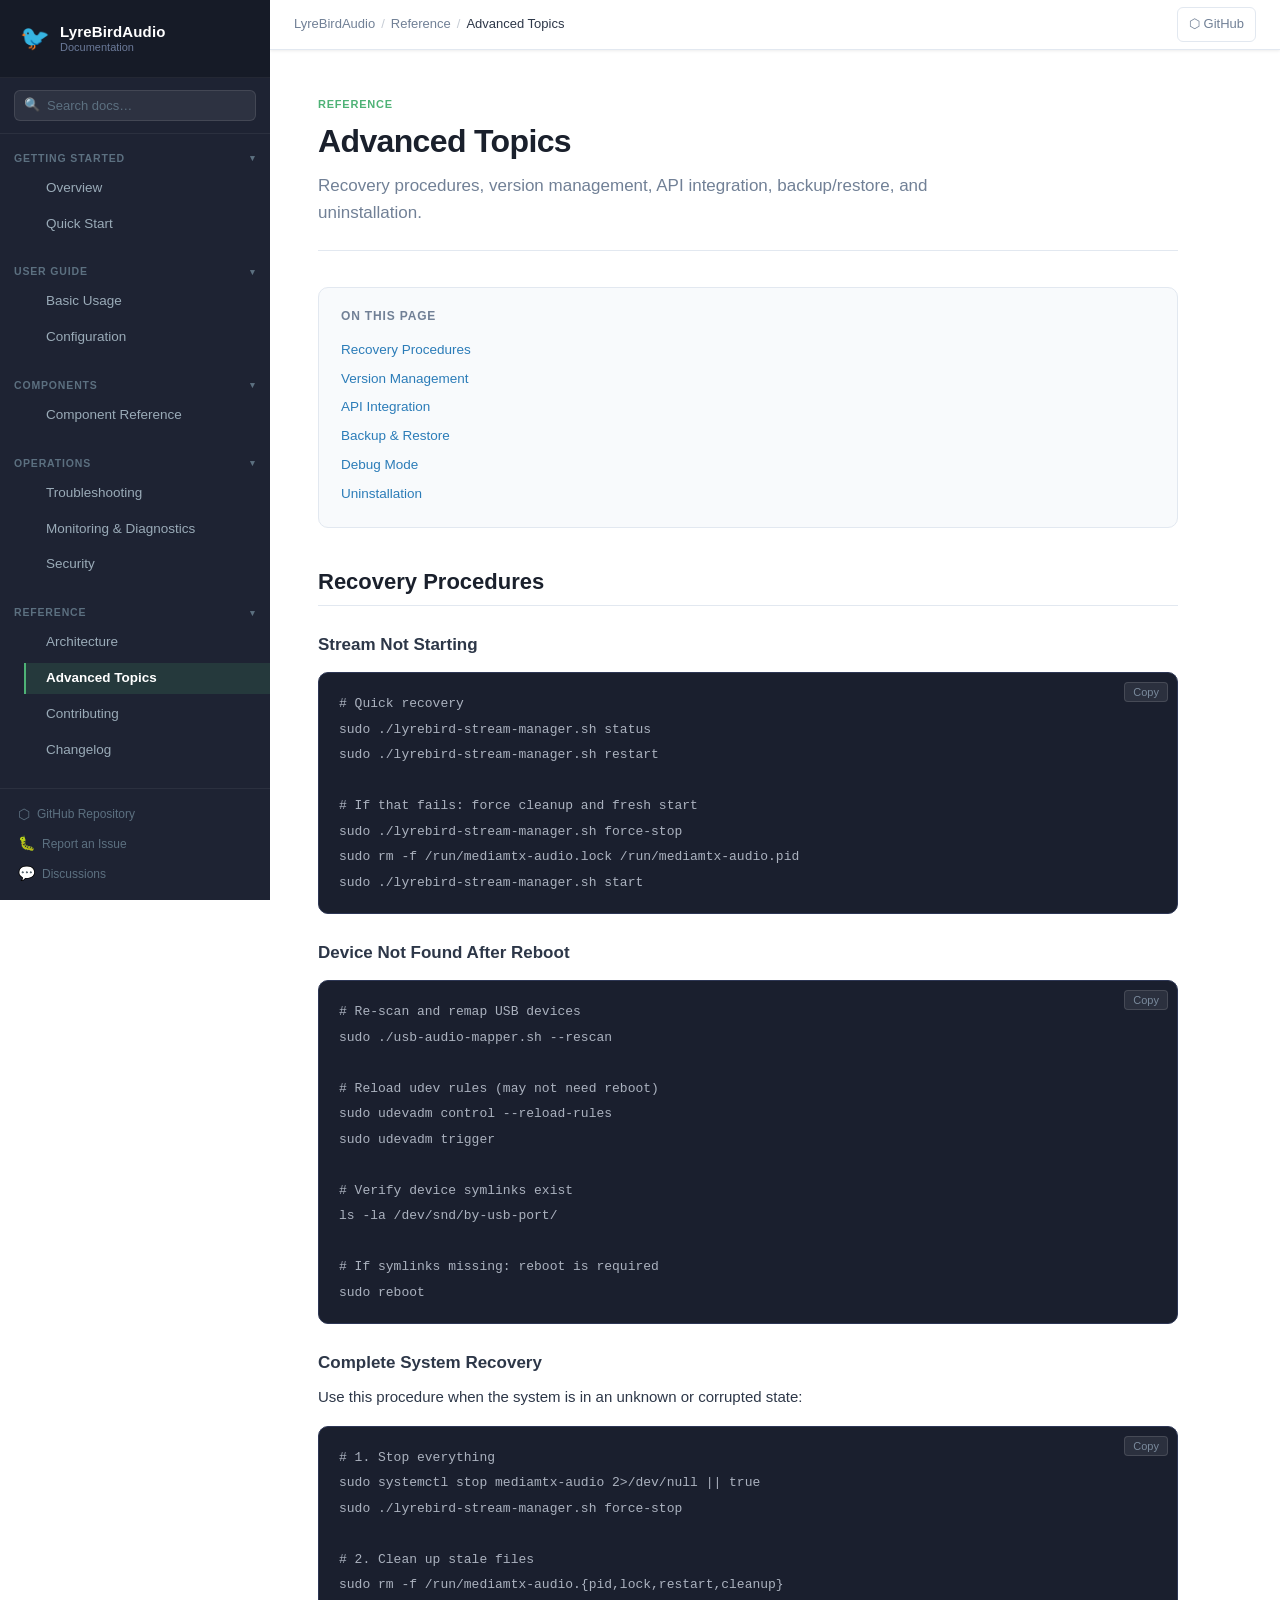
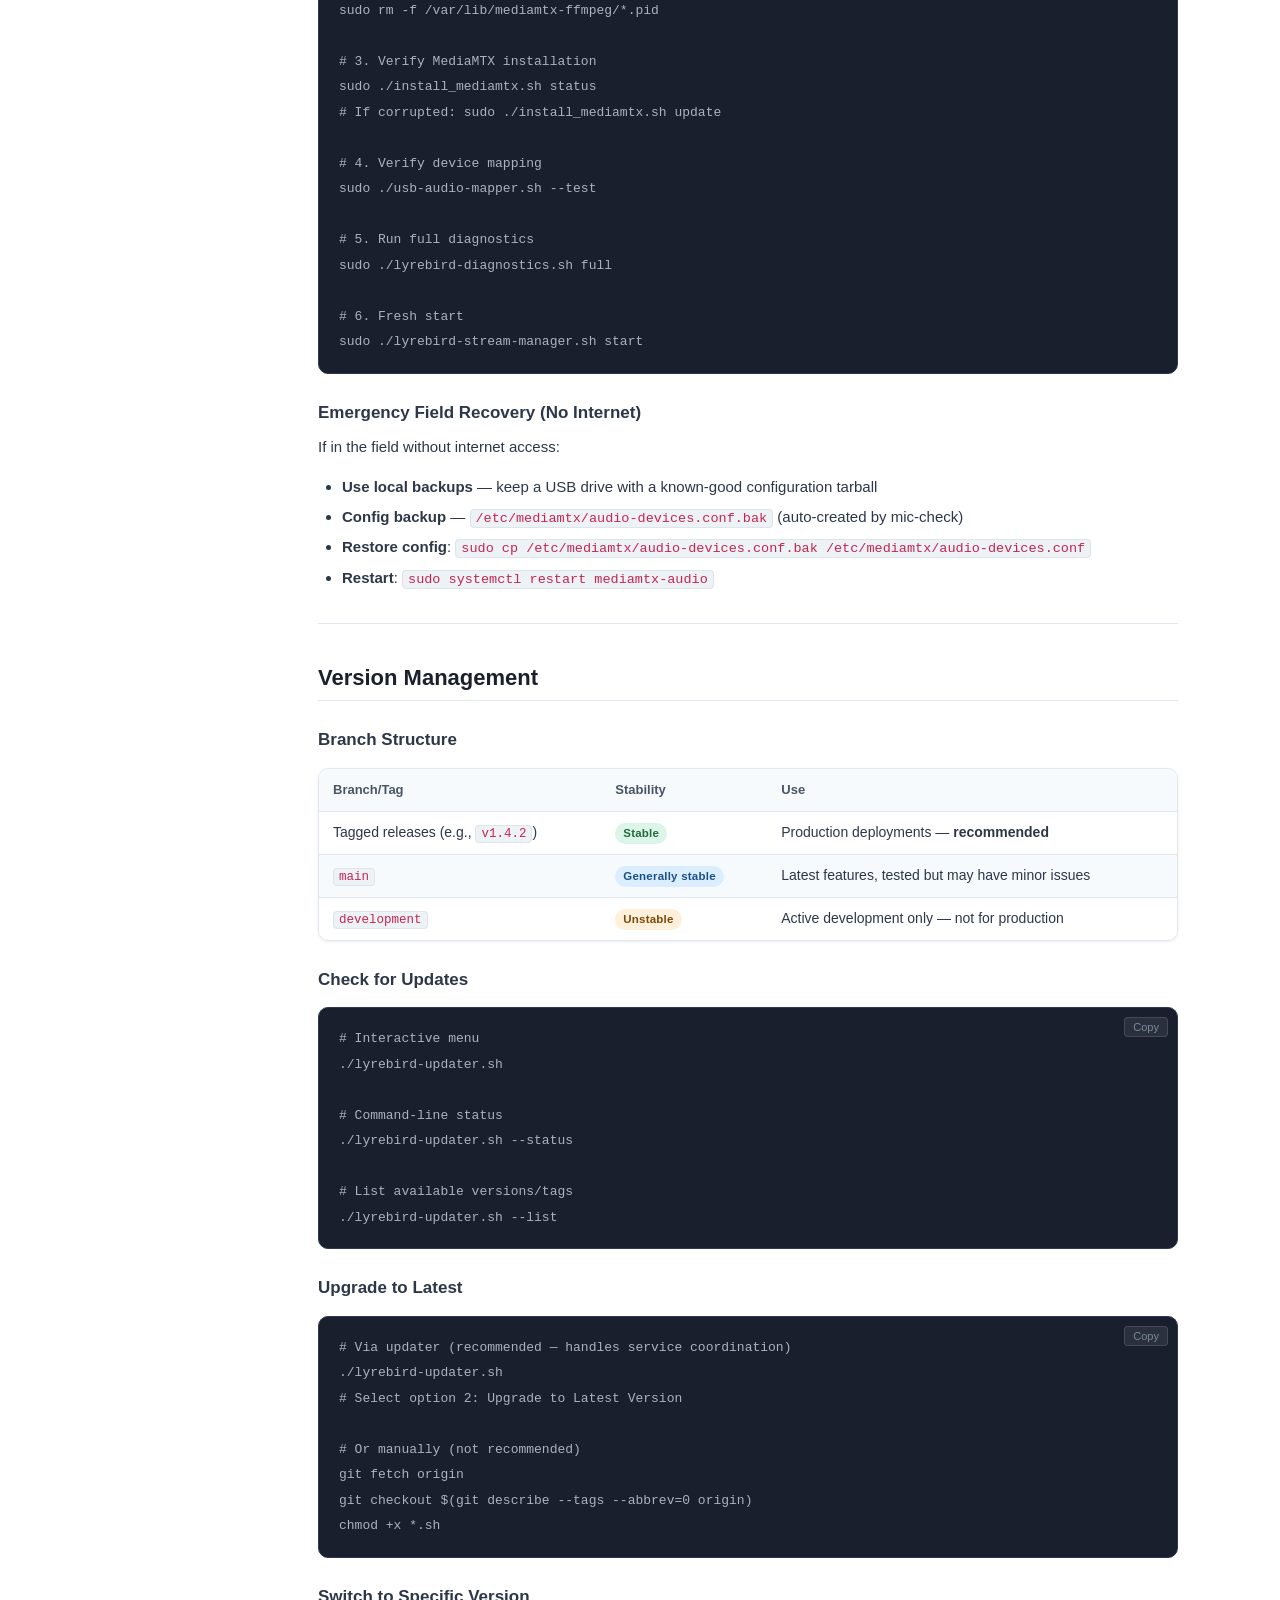
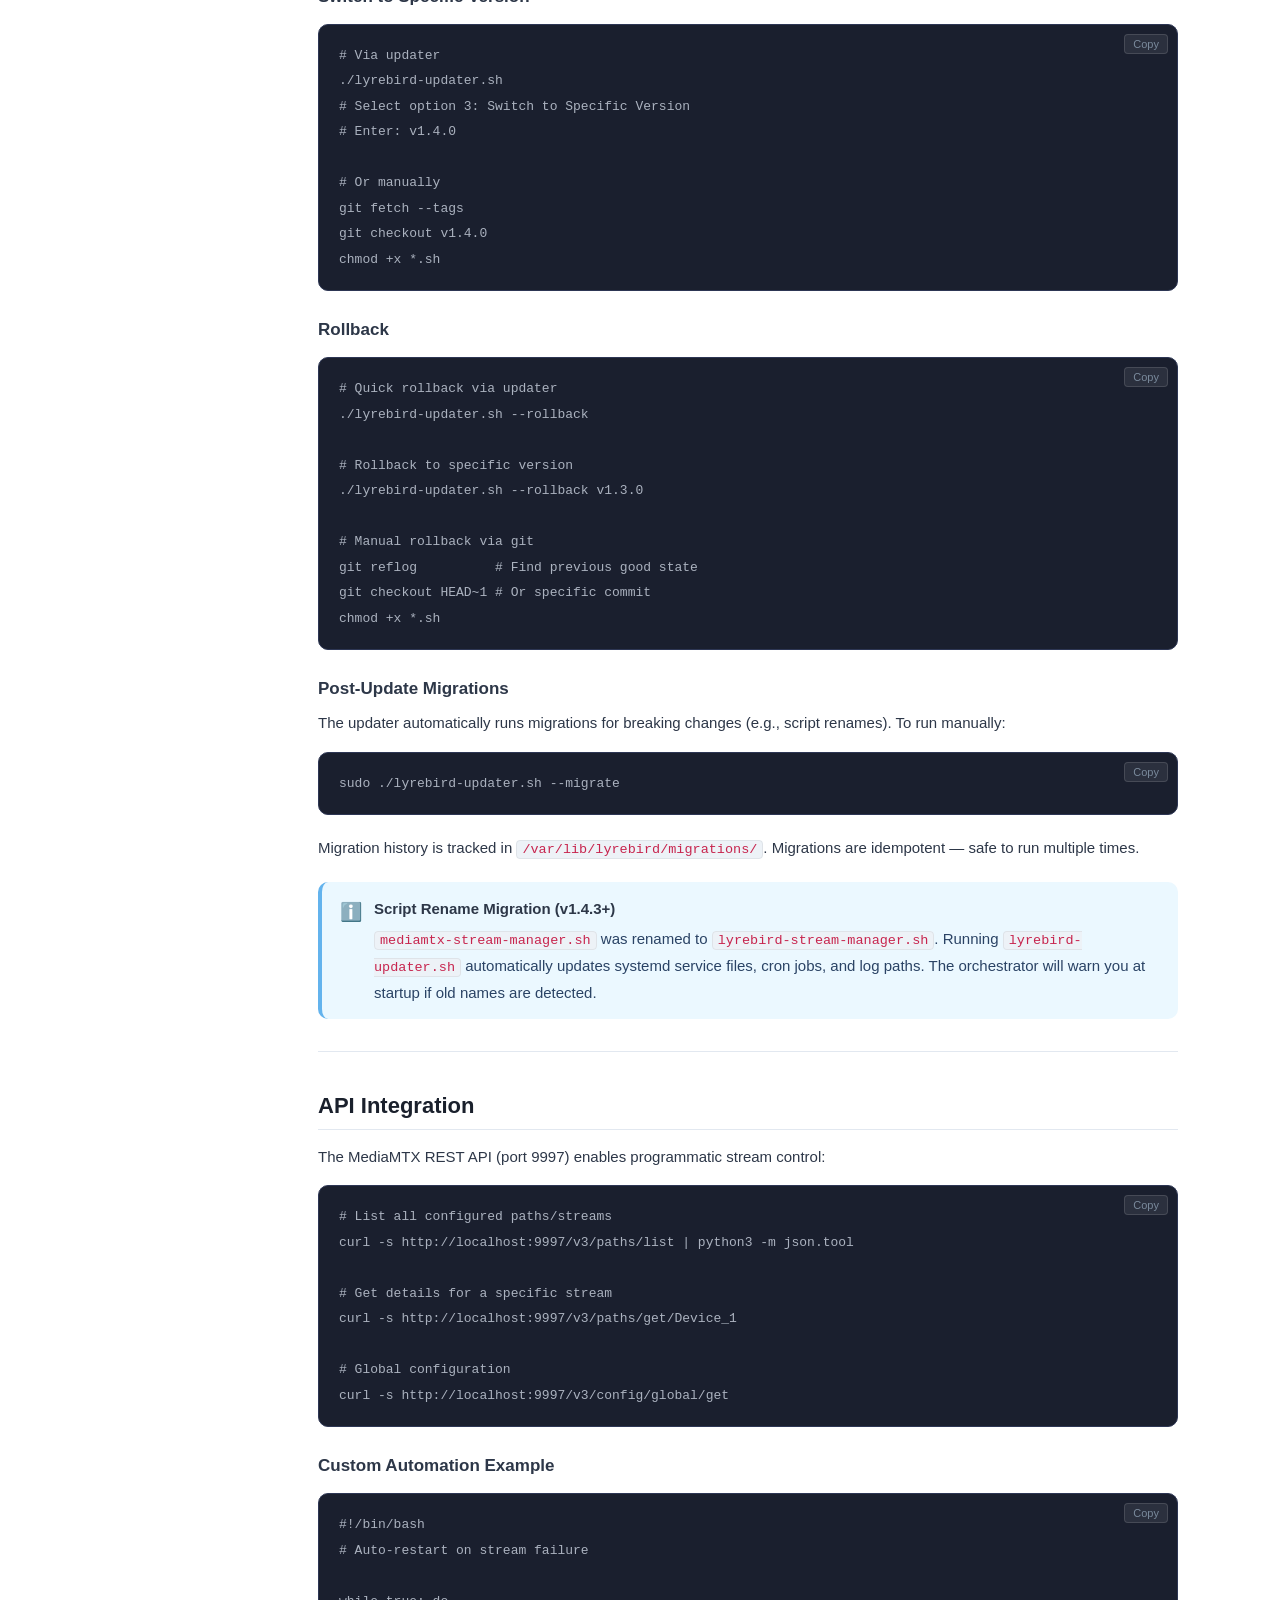
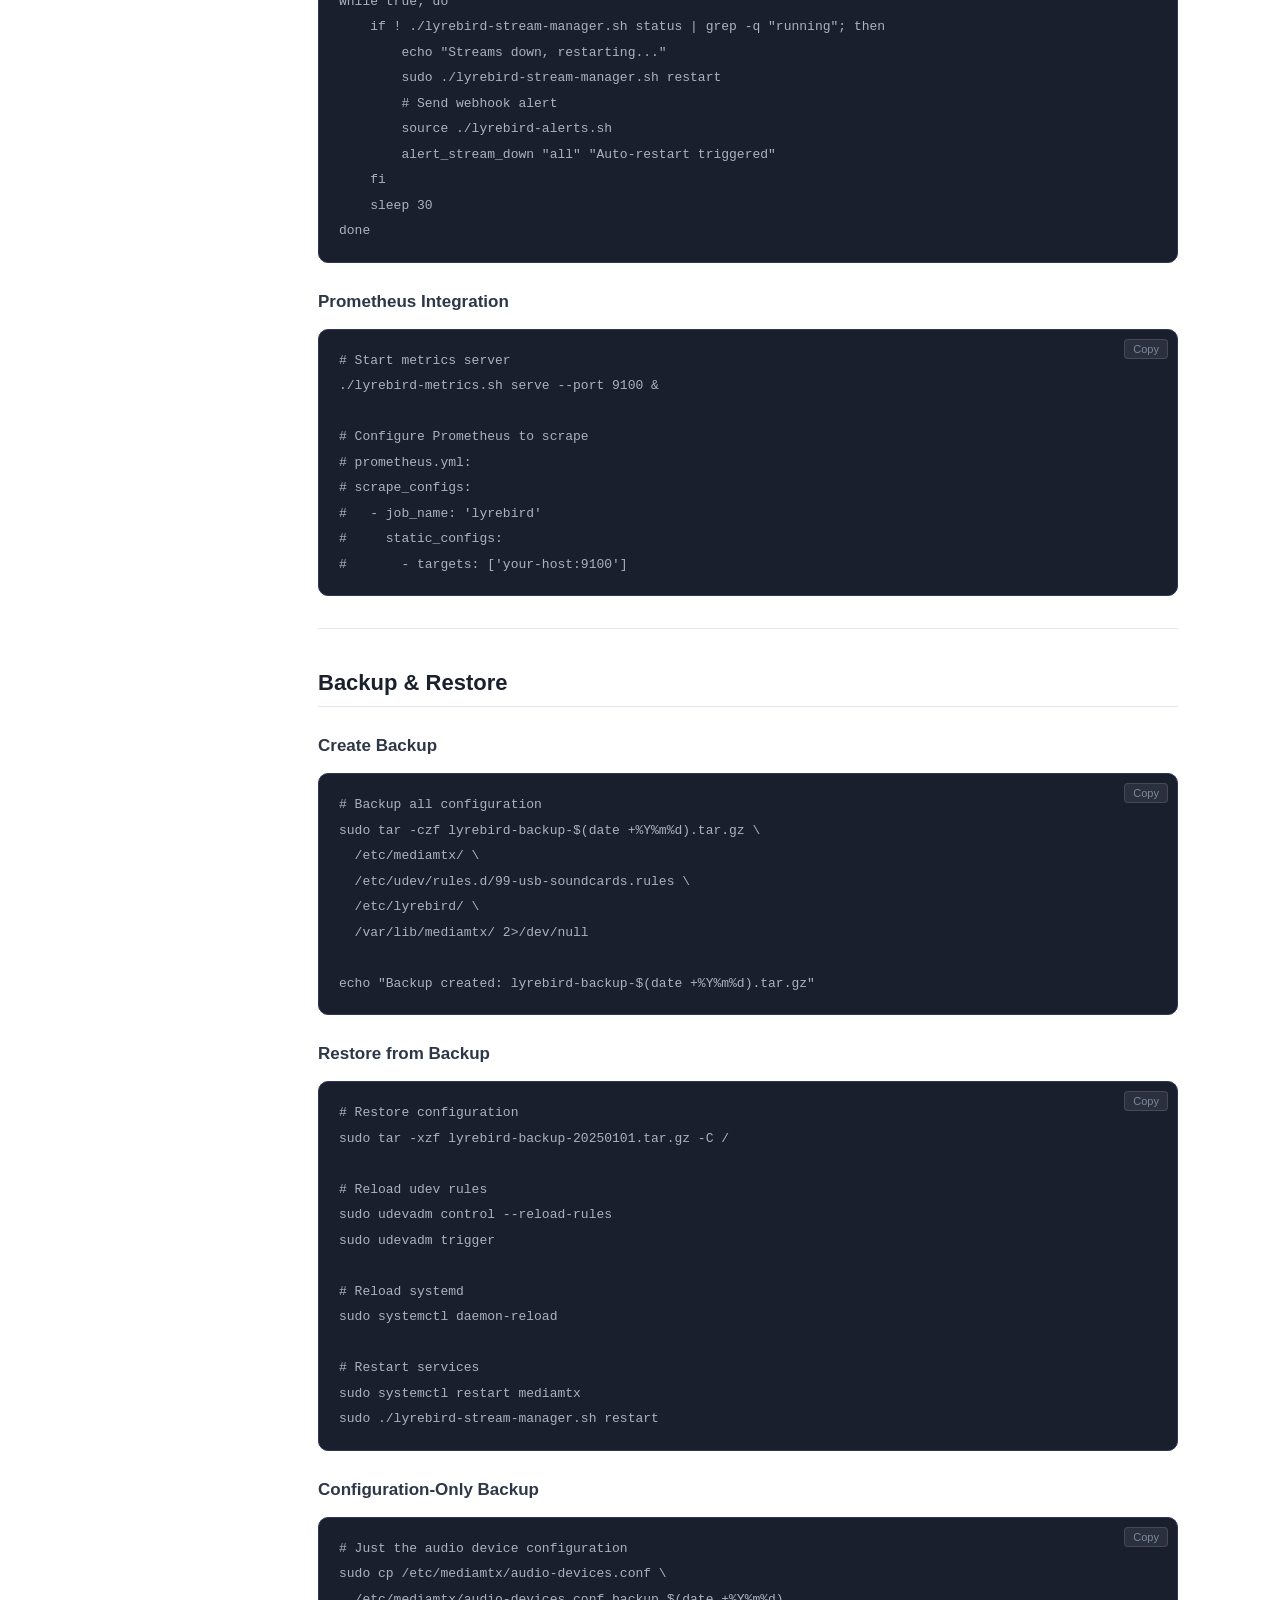
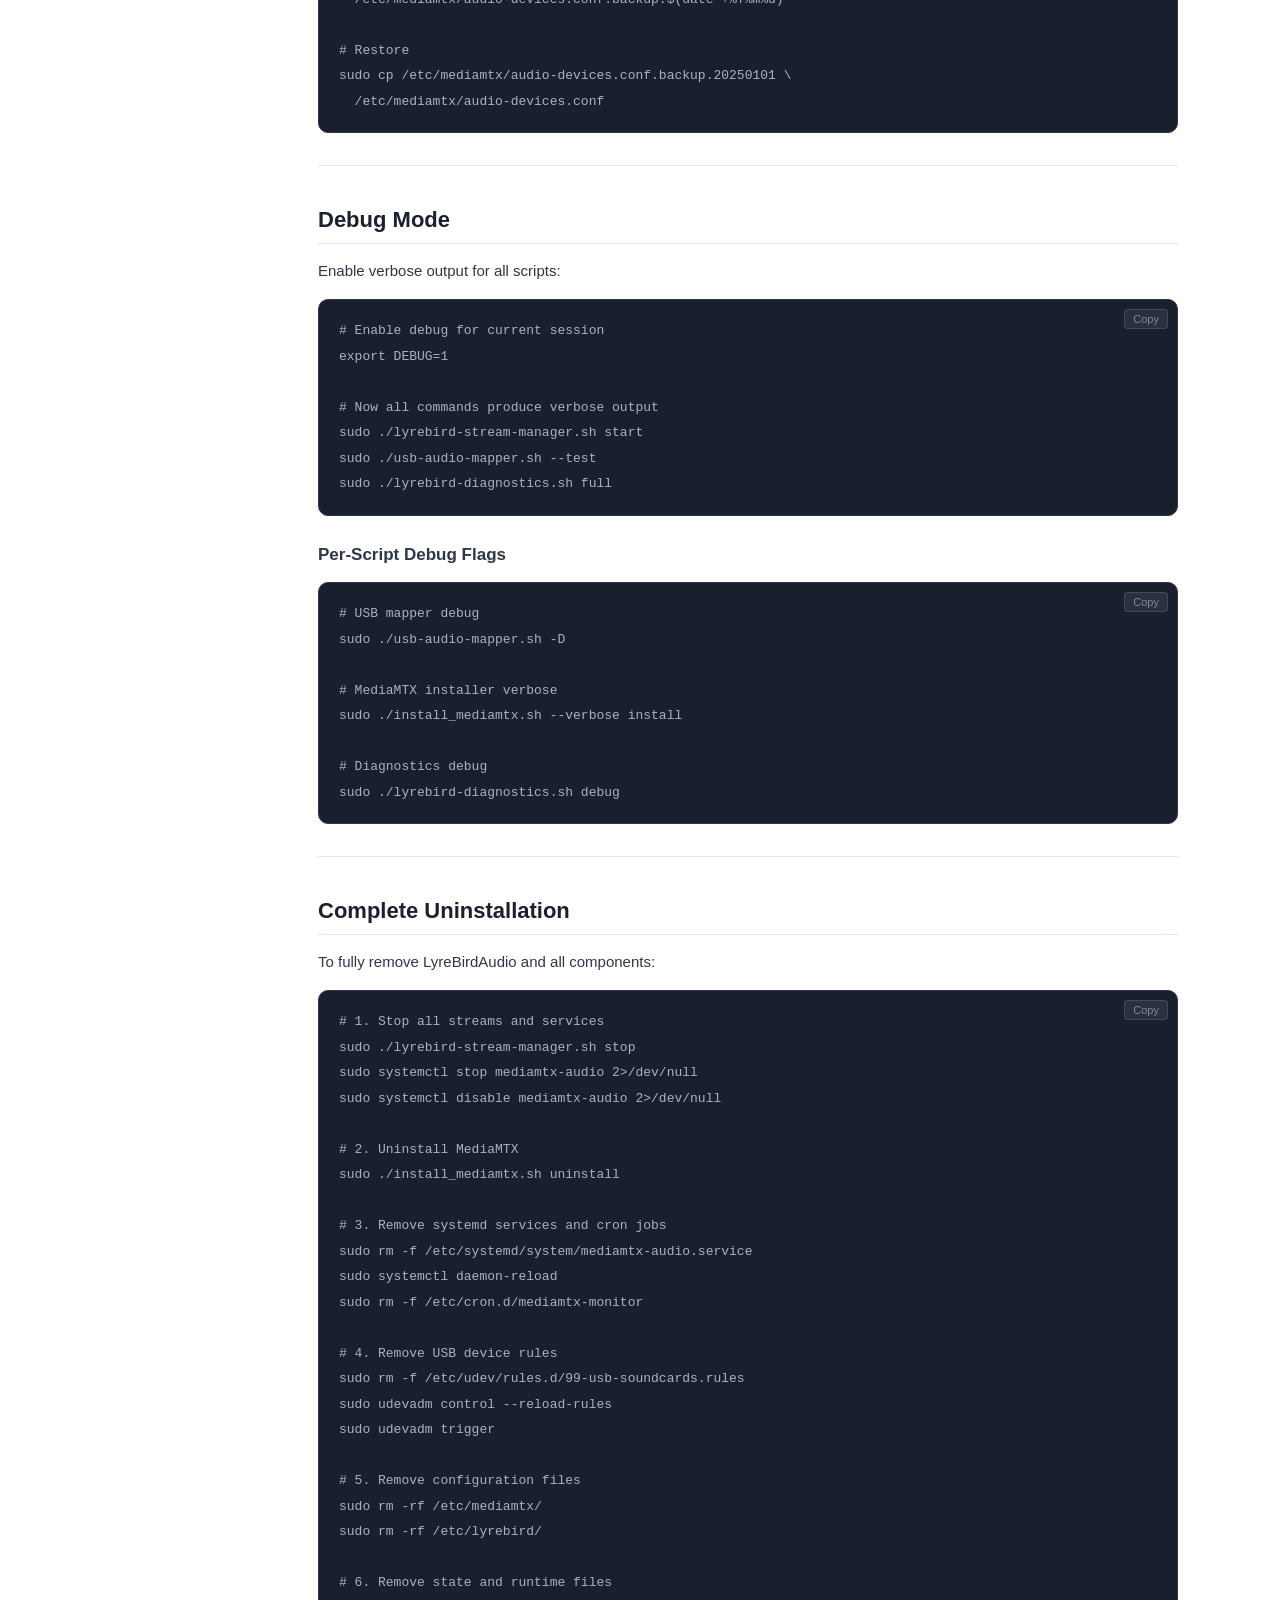
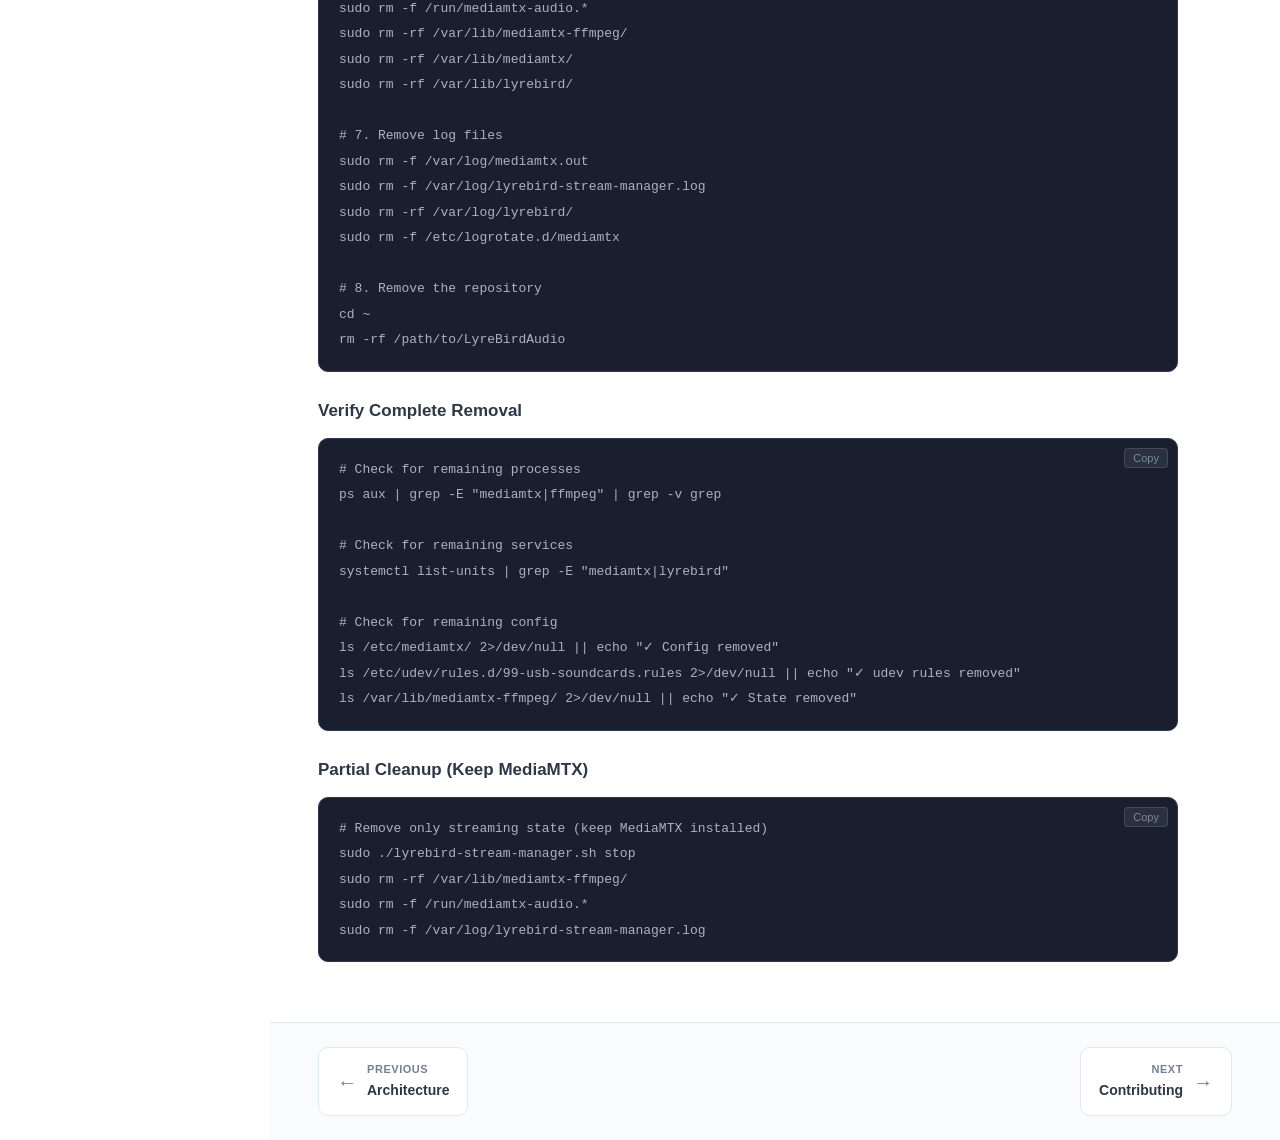
==== docs/advanced.html @ 637997b3 "feat: add comprehensive GitHub Pages documentation website Creates a polished, static documentation " ====
<!DOCTYPE html>
<html lang="en">
<head>
  <meta charset="UTF-8">
  <meta name="viewport" content="width=device-width, initial-scale=1.0">
  <title>Advanced Topics - LyreBirdAudio Docs</title>
  <meta name="description" content="Advanced LyreBirdAudio topics: recovery, version management, API integration, backup, and uninstallation.">
  <link rel="stylesheet" href="css/style.css">
</head>
<body>

<div id="sidebar-overlay" class="sidebar-overlay"></div>
<aside id="sidebar" class="sidebar"></aside>

<div class="content-wrapper">
  <header id="topbar" class="topbar"></header>

  <main class="content">
    <div class="page-header">
      <span class="page-label">Reference</span>
      <h1 class="page-title">Advanced Topics</h1>
      <p class="page-subtitle">Recovery procedures, version management, API integration, backup/restore, and uninstallation.</p>
    </div>

    <div class="toc">
      <div class="toc-title">On this page</div>
      <ul class="toc-list">
        <li><a href="#recovery">Recovery Procedures</a></li>
        <li><a href="#versions">Version Management</a></li>
        <li><a href="#api">API Integration</a></li>
        <li><a href="#backup">Backup &amp; Restore</a></li>
        <li><a href="#debug">Debug Mode</a></li>
        <li><a href="#uninstall">Uninstallation</a></li>
      </ul>
    </div>

    <h2 id="recovery">Recovery Procedures</h2>

    <h3>Stream Not Starting</h3>
    <pre><code># Quick recovery
sudo ./lyrebird-stream-manager.sh status
sudo ./lyrebird-stream-manager.sh restart

# If that fails: force cleanup and fresh start
sudo ./lyrebird-stream-manager.sh force-stop
sudo rm -f /run/mediamtx-audio.lock /run/mediamtx-audio.pid
sudo ./lyrebird-stream-manager.sh start</code></pre>

    <h3>Device Not Found After Reboot</h3>
    <pre><code># Re-scan and remap USB devices
sudo ./usb-audio-mapper.sh --rescan

# Reload udev rules (may not need reboot)
sudo udevadm control --reload-rules
sudo udevadm trigger

# Verify device symlinks exist
ls -la /dev/snd/by-usb-port/

# If symlinks missing: reboot is required
sudo reboot</code></pre>

    <h3>Complete System Recovery</h3>
    <p>Use this procedure when the system is in an unknown or corrupted state:</p>
    <pre><code># 1. Stop everything
sudo systemctl stop mediamtx-audio 2>/dev/null || true
sudo ./lyrebird-stream-manager.sh force-stop

# 2. Clean up stale files
sudo rm -f /run/mediamtx-audio.{pid,lock,restart,cleanup}
sudo rm -f /var/lib/mediamtx-ffmpeg/*.pid

# 3. Verify MediaMTX installation
sudo ./install_mediamtx.sh status
# If corrupted: sudo ./install_mediamtx.sh update

# 4. Verify device mapping
sudo ./usb-audio-mapper.sh --test

# 5. Run full diagnostics
sudo ./lyrebird-diagnostics.sh full

# 6. Fresh start
sudo ./lyrebird-stream-manager.sh start</code></pre>

    <h3>Emergency Field Recovery (No Internet)</h3>
    <p>If in the field without internet access:</p>
    <ul>
      <li><strong>Use local backups</strong> — keep a USB drive with a known-good configuration tarball</li>
      <li><strong>Config backup</strong> — <code>/etc/mediamtx/audio-devices.conf.bak</code> (auto-created by mic-check)</li>
      <li><strong>Restore config</strong>: <code>sudo cp /etc/mediamtx/audio-devices.conf.bak /etc/mediamtx/audio-devices.conf</code></li>
      <li><strong>Restart</strong>: <code>sudo systemctl restart mediamtx-audio</code></li>
    </ul>

    <hr>
    <h2 id="versions">Version Management</h2>

    <h3>Branch Structure</h3>
    <div class="table-wrapper">
      <table>
        <thead><tr><th>Branch/Tag</th><th>Stability</th><th>Use</th></tr></thead>
        <tbody>
          <tr>
            <td>Tagged releases (e.g., <code>v1.4.2</code>)</td>
            <td><span class="badge badge-green">Stable</span></td>
            <td>Production deployments — <strong>recommended</strong></td>
          </tr>
          <tr>
            <td><code>main</code></td>
            <td><span class="badge badge-blue">Generally stable</span></td>
            <td>Latest features, tested but may have minor issues</td>
          </tr>
          <tr>
            <td><code>development</code></td>
            <td><span class="badge badge-orange">Unstable</span></td>
            <td>Active development only — not for production</td>
          </tr>
        </tbody>
      </table>
    </div>

    <h3>Check for Updates</h3>
    <pre><code># Interactive menu
./lyrebird-updater.sh

# Command-line status
./lyrebird-updater.sh --status

# List available versions/tags
./lyrebird-updater.sh --list</code></pre>

    <h3>Upgrade to Latest</h3>
    <pre><code># Via updater (recommended — handles service coordination)
./lyrebird-updater.sh
# Select option 2: Upgrade to Latest Version

# Or manually (not recommended)
git fetch origin
git checkout $(git describe --tags --abbrev=0 origin)
chmod +x *.sh</code></pre>

    <h3>Switch to Specific Version</h3>
    <pre><code># Via updater
./lyrebird-updater.sh
# Select option 3: Switch to Specific Version
# Enter: v1.4.0

# Or manually
git fetch --tags
git checkout v1.4.0
chmod +x *.sh</code></pre>

    <h3>Rollback</h3>
    <pre><code># Quick rollback via updater
./lyrebird-updater.sh --rollback

# Rollback to specific version
./lyrebird-updater.sh --rollback v1.3.0

# Manual rollback via git
git reflog          # Find previous good state
git checkout HEAD~1 # Or specific commit
chmod +x *.sh</code></pre>

    <h3>Post-Update Migrations</h3>
    <p>The updater automatically runs migrations for breaking changes (e.g., script renames).
    To run manually:</p>
    <pre><code>sudo ./lyrebird-updater.sh --migrate</code></pre>

    <p>Migration history is tracked in <code>/var/lib/lyrebird/migrations/</code>. Migrations are
    idempotent — safe to run multiple times.</p>

    <div class="callout info">
      <span class="callout-icon">ℹ️</span>
      <div class="callout-body">
        <strong>Script Rename Migration (v1.4.3+)</strong>
        <p><code>mediamtx-stream-manager.sh</code> was renamed to <code>lyrebird-stream-manager.sh</code>. Running <code>lyrebird-updater.sh</code> automatically updates systemd service files, cron jobs, and log paths. The orchestrator will warn you at startup if old names are detected.</p>
      </div>
    </div>

    <hr>
    <h2 id="api">API Integration</h2>
    <p>The MediaMTX REST API (port 9997) enables programmatic stream control:</p>

    <pre><code># List all configured paths/streams
curl -s http://localhost:9997/v3/paths/list | python3 -m json.tool

# Get details for a specific stream
curl -s http://localhost:9997/v3/paths/get/Device_1

# Global configuration
curl -s http://localhost:9997/v3/config/global/get</code></pre>

    <h3>Custom Automation Example</h3>
    <pre><code>#!/bin/bash
# Auto-restart on stream failure

while true; do
    if ! ./lyrebird-stream-manager.sh status | grep -q "running"; then
        echo "Streams down, restarting..."
        sudo ./lyrebird-stream-manager.sh restart
        # Send webhook alert
        source ./lyrebird-alerts.sh
        alert_stream_down "all" "Auto-restart triggered"
    fi
    sleep 30
done</code></pre>

    <h3>Prometheus Integration</h3>
    <pre><code># Start metrics server
./lyrebird-metrics.sh serve --port 9100 &

# Configure Prometheus to scrape
# prometheus.yml:
# scrape_configs:
#   - job_name: 'lyrebird'
#     static_configs:
#       - targets: ['your-host:9100']</code></pre>

    <hr>
    <h2 id="backup">Backup &amp; Restore</h2>

    <h3>Create Backup</h3>
    <pre><code># Backup all configuration
sudo tar -czf lyrebird-backup-$(date +%Y%m%d).tar.gz \
  /etc/mediamtx/ \
  /etc/udev/rules.d/99-usb-soundcards.rules \
  /etc/lyrebird/ \
  /var/lib/mediamtx/ 2>/dev/null

echo "Backup created: lyrebird-backup-$(date +%Y%m%d).tar.gz"</code></pre>

    <h3>Restore from Backup</h3>
    <pre><code># Restore configuration
sudo tar -xzf lyrebird-backup-20250101.tar.gz -C /

# Reload udev rules
sudo udevadm control --reload-rules
sudo udevadm trigger

# Reload systemd
sudo systemctl daemon-reload

# Restart services
sudo systemctl restart mediamtx
sudo ./lyrebird-stream-manager.sh restart</code></pre>

    <h3>Configuration-Only Backup</h3>
    <pre><code># Just the audio device configuration
sudo cp /etc/mediamtx/audio-devices.conf \
  /etc/mediamtx/audio-devices.conf.backup.$(date +%Y%m%d)

# Restore
sudo cp /etc/mediamtx/audio-devices.conf.backup.20250101 \
  /etc/mediamtx/audio-devices.conf</code></pre>

    <hr>
    <h2 id="debug">Debug Mode</h2>
    <p>Enable verbose output for all scripts:</p>
    <pre><code># Enable debug for current session
export DEBUG=1

# Now all commands produce verbose output
sudo ./lyrebird-stream-manager.sh start
sudo ./usb-audio-mapper.sh --test
sudo ./lyrebird-diagnostics.sh full</code></pre>

    <h3>Per-Script Debug Flags</h3>
    <pre><code># USB mapper debug
sudo ./usb-audio-mapper.sh -D

# MediaMTX installer verbose
sudo ./install_mediamtx.sh --verbose install

# Diagnostics debug
sudo ./lyrebird-diagnostics.sh debug</code></pre>

    <hr>
    <h2 id="uninstall">Complete Uninstallation</h2>
    <p>To fully remove LyreBirdAudio and all components:</p>

    <pre><code># 1. Stop all streams and services
sudo ./lyrebird-stream-manager.sh stop
sudo systemctl stop mediamtx-audio 2>/dev/null
sudo systemctl disable mediamtx-audio 2>/dev/null

# 2. Uninstall MediaMTX
sudo ./install_mediamtx.sh uninstall

# 3. Remove systemd services and cron jobs
sudo rm -f /etc/systemd/system/mediamtx-audio.service
sudo systemctl daemon-reload
sudo rm -f /etc/cron.d/mediamtx-monitor

# 4. Remove USB device rules
sudo rm -f /etc/udev/rules.d/99-usb-soundcards.rules
sudo udevadm control --reload-rules
sudo udevadm trigger

# 5. Remove configuration files
sudo rm -rf /etc/mediamtx/
sudo rm -rf /etc/lyrebird/

# 6. Remove state and runtime files
sudo rm -f /run/mediamtx-audio.*
sudo rm -rf /var/lib/mediamtx-ffmpeg/
sudo rm -rf /var/lib/mediamtx/
sudo rm -rf /var/lib/lyrebird/

# 7. Remove log files
sudo rm -f /var/log/mediamtx.out
sudo rm -f /var/log/lyrebird-stream-manager.log
sudo rm -rf /var/log/lyrebird/
sudo rm -f /etc/logrotate.d/mediamtx

# 8. Remove the repository
cd ~
rm -rf /path/to/LyreBirdAudio</code></pre>

    <h3>Verify Complete Removal</h3>
    <pre><code># Check for remaining processes
ps aux | grep -E "mediamtx|ffmpeg" | grep -v grep

# Check for remaining services
systemctl list-units | grep -E "mediamtx|lyrebird"

# Check for remaining config
ls /etc/mediamtx/ 2>/dev/null || echo "✓ Config removed"
ls /etc/udev/rules.d/99-usb-soundcards.rules 2>/dev/null || echo "✓ udev rules removed"
ls /var/lib/mediamtx-ffmpeg/ 2>/dev/null || echo "✓ State removed"</code></pre>

    <h3>Partial Cleanup (Keep MediaMTX)</h3>
    <pre><code># Remove only streaming state (keep MediaMTX installed)
sudo ./lyrebird-stream-manager.sh stop
sudo rm -rf /var/lib/mediamtx-ffmpeg/
sudo rm -f /run/mediamtx-audio.*
sudo rm -f /var/log/lyrebird-stream-manager.log</code></pre>

  </main>
  <nav id="page-nav" class="page-nav"></nav>
</div>

<script src="js/nav.js"></script>
<script src="js/search.js"></script>
</body>
</html>
---- docs/css/style.css ----
/* ===================================================================
   LyreBirdAudio Documentation - Style Sheet
   Theme: Dark navy sidebar + clean white content
   =================================================================== */

/* ---------- Custom Properties ---------- */
:root {
  --sidebar-width: 270px;
  --topbar-height: 50px;

  /* Sidebar */
  --sidebar-bg: #1e2333;
  --sidebar-header-bg: #161b27;
  --sidebar-link: #9aabb8;
  --sidebar-link-hover: #d6e4f0;
  --sidebar-link-active: #ffffff;
  --sidebar-active-bg: rgba(78, 178, 118, 0.15);
  --sidebar-active-border: #4eb276;
  --sidebar-section: #5c7080;
  --sidebar-border: rgba(255,255,255,0.06);

  /* Top bar */
  --topbar-bg: #ffffff;
  --topbar-border: #e2e8f0;
  --topbar-shadow: 0 1px 3px rgba(0,0,0,0.08);

  /* Content */
  --content-bg: #ffffff;
  --content-text: #2d3748;
  --content-secondary: #718096;
  --content-max-width: 860px;

  /* Accent */
  --accent: #4eb276;
  --accent-dark: #3a9060;
  --accent-light: #edf7f0;

  /* Links */
  --link: #2b7cb8;
  --link-hover: #1a5c91;

  /* Code */
  --code-inline-bg: #edf2f7;
  --code-inline-text: #c7254e;
  --code-block-bg: #1a1f2e;
  --code-block-text: #abb2bf;
  --code-block-border: #2d3654;

  /* UI Elements */
  --border: #e2e8f0;
  --border-dark: #cbd5e0;
  --radius: 6px;
  --radius-lg: 10px;
  --shadow-sm: 0 1px 3px rgba(0,0,0,0.08);
  --shadow-md: 0 4px 12px rgba(0,0,0,0.12);

  /* Callouts */
  --tip-bg: #f0fdf4;
  --tip-border: #4eb276;
  --tip-text: #15543a;
  --warning-bg: #fffbeb;
  --warning-border: #f6ad55;
  --warning-text: #7b4f12;
  --danger-bg: #fff5f5;
  --danger-border: #fc8181;
  --danger-text: #742a2a;
  --info-bg: #ebf8ff;
  --info-border: #63b3ed;
  --info-text: #2a4365;

  /* Tables */
  --table-header-bg: #f7fafc;
  --table-border: #e2e8f0;
  --table-stripe: #f7fafc;
}

/* ---------- Reset & Base ---------- */
*, *::before, *::after { box-sizing: border-box; margin: 0; padding: 0; }

html { font-size: 16px; scroll-behavior: smooth; }

body {
  font-family: -apple-system, BlinkMacSystemFont, 'Segoe UI', Roboto, Oxygen, Ubuntu, sans-serif;
  font-size: 15px;
  line-height: 1.7;
  color: var(--content-text);
  background: var(--content-bg);
  display: flex;
  min-height: 100vh;
}

/* ---------- Layout ---------- */
.sidebar {
  width: var(--sidebar-width);
  min-width: var(--sidebar-width);
  background: var(--sidebar-bg);
  display: flex;
  flex-direction: column;
  position: fixed;
  top: 0;
  left: 0;
  height: 100vh;
  overflow-y: auto;
  overflow-x: hidden;
  z-index: 100;
  transition: transform 0.25s ease;
}

.content-wrapper {
  margin-left: var(--sidebar-width);
  flex: 1;
  min-width: 0;
  display: flex;
  flex-direction: column;
  min-height: 100vh;
}

/* ---------- Sidebar Header ---------- */
.sidebar-header {
  background: var(--sidebar-header-bg);
  padding: 18px 20px;
  border-bottom: 1px solid var(--sidebar-border);
  flex-shrink: 0;
}

.sidebar-logo {
  display: flex;
  align-items: center;
  gap: 10px;
  text-decoration: none;
  color: #fff;
}

.sidebar-logo-icon {
  font-size: 24px;
  flex-shrink: 0;
}

.sidebar-logo-text {
  display: flex;
  flex-direction: column;
  line-height: 1.2;
}

.sidebar-logo-name {
  font-size: 15px;
  font-weight: 700;
  color: #ffffff;
  letter-spacing: 0.01em;
}

.sidebar-logo-sub {
  font-size: 11px;
  color: #6b7a99;
  font-weight: 400;
}

/* ---------- Sidebar Search ---------- */
.sidebar-search {
  padding: 12px 14px;
  border-bottom: 1px solid var(--sidebar-border);
  position: relative;
}

.sidebar-search input {
  width: 100%;
  padding: 7px 10px 7px 32px;
  background: rgba(255,255,255,0.07);
  border: 1px solid rgba(255,255,255,0.1);
  border-radius: var(--radius);
  color: #c9d1d9;
  font-size: 13px;
  outline: none;
  transition: border-color 0.2s, background 0.2s;
}

.sidebar-search input::placeholder { color: #5c7080; }
.sidebar-search input:focus {
  border-color: var(--accent);
  background: rgba(255,255,255,0.1);
}

.sidebar-search-icon {
  position: absolute;
  left: 24px;
  top: 50%;
  transform: translateY(-50%);
  color: #5c7080;
  font-size: 13px;
  pointer-events: none;
}

/* Search results dropdown */
#search-results {
  position: absolute;
  top: calc(100% + 4px);
  left: 14px;
  right: 14px;
  background: #252d3d;
  border: 1px solid rgba(255,255,255,0.1);
  border-radius: var(--radius);
  box-shadow: var(--shadow-md);
  z-index: 200;
  display: none;
  max-height: 400px;
  overflow-y: auto;
}

#search-results.visible { display: block; }

.search-result-item {
  display: block;
  padding: 10px 14px;
  border-bottom: 1px solid rgba(255,255,255,0.06);
  text-decoration: none;
  transition: background 0.15s;
}

.search-result-item:last-child { border-bottom: none; }
.search-result-item:hover { background: rgba(255,255,255,0.06); }

.search-result-title {
  font-size: 13px;
  font-weight: 600;
  color: #c9d1d9;
  margin-bottom: 2px;
}

.search-result-section {
  font-size: 11px;
  color: #5c7080;
}

.search-result-excerpt {
  font-size: 12px;
  color: #7a8a9c;
  margin-top: 3px;
  white-space: nowrap;
  overflow: hidden;
  text-overflow: ellipsis;
}

.search-result-empty {
  padding: 14px;
  text-align: center;
  color: #5c7080;
  font-size: 13px;
}

mark {
  background: rgba(78, 178, 118, 0.25);
  color: var(--accent);
  padding: 0 1px;
  border-radius: 2px;
}

/* ---------- Sidebar Navigation ---------- */
.sidebar-nav {
  flex: 1;
  overflow-y: auto;
  padding: 8px 0 24px;
}

.nav-section {
  margin-bottom: 2px;
}

.nav-section-header {
  display: flex;
  align-items: center;
  justify-content: space-between;
  padding: 8px 14px 5px;
  font-size: 10.5px;
  font-weight: 700;
  letter-spacing: 0.08em;
  text-transform: uppercase;
  color: var(--sidebar-section);
  cursor: pointer;
  user-select: none;
}

.nav-section-header:hover { color: #8a9bb0; }

.nav-section-arrow {
  font-size: 9px;
  transition: transform 0.2s;
}

.nav-section.collapsed .nav-section-arrow { transform: rotate(-90deg); }
.nav-section.collapsed .nav-section-items { display: none; }

.nav-section-items { list-style: none; }

.nav-item a {
  display: block;
  padding: 6px 14px 6px 20px;
  font-size: 13.5px;
  color: var(--sidebar-link);
  text-decoration: none;
  border-left: 2px solid transparent;
  transition: color 0.15s, background 0.15s, border-color 0.15s;
  line-height: 1.4;
}

.nav-item a:hover {
  color: var(--sidebar-link-hover);
  background: rgba(255,255,255,0.04);
}

.nav-item.active a {
  color: var(--sidebar-link-active);
  background: var(--sidebar-active-bg);
  border-left-color: var(--sidebar-active-border);
  font-weight: 600;
}

/* Sidebar footer */
.sidebar-footer {
  padding: 14px 18px;
  border-top: 1px solid var(--sidebar-border);
  flex-shrink: 0;
}

.sidebar-footer-links {
  display: flex;
  flex-direction: column;
  gap: 6px;
}

.sidebar-footer a {
  display: flex;
  align-items: center;
  gap: 7px;
  font-size: 12px;
  color: #5c7080;
  text-decoration: none;
  transition: color 0.15s;
}

.sidebar-footer a:hover { color: #9aabb8; }
.sidebar-footer a .icon { font-size: 14px; }

/* ---------- Top Bar ---------- */
.topbar {
  height: var(--topbar-height);
  background: var(--topbar-bg);
  border-bottom: 1px solid var(--topbar-border);
  box-shadow: var(--topbar-shadow);
  display: flex;
  align-items: center;
  padding: 0 24px;
  gap: 16px;
  position: sticky;
  top: 0;
  z-index: 50;
}

.topbar-toggle {
  display: none;
  background: none;
  border: none;
  cursor: pointer;
  color: var(--content-secondary);
  font-size: 20px;
  padding: 4px;
  line-height: 1;
}

.topbar-breadcrumb {
  display: flex;
  align-items: center;
  gap: 6px;
  font-size: 13px;
  color: var(--content-secondary);
  flex: 1;
  min-width: 0;
  overflow: hidden;
  white-space: nowrap;
}

.topbar-breadcrumb a {
  color: var(--content-secondary);
  text-decoration: none;
}

.topbar-breadcrumb a:hover { color: var(--link); }
.topbar-breadcrumb .sep { opacity: 0.4; }
.topbar-breadcrumb .current { color: var(--content-text); font-weight: 500; }

.topbar-actions {
  display: flex;
  align-items: center;
  gap: 8px;
}

.topbar-btn {
  display: flex;
  align-items: center;
  gap: 5px;
  padding: 5px 11px;
  font-size: 13px;
  color: var(--content-secondary);
  text-decoration: none;
  border: 1px solid var(--border);
  border-radius: var(--radius);
  background: none;
  cursor: pointer;
  transition: color 0.15s, border-color 0.15s, background 0.15s;
  white-space: nowrap;
}

.topbar-btn:hover {
  color: var(--content-text);
  border-color: var(--border-dark);
  background: #f7fafc;
}

/* ---------- Main Content ---------- */
.content {
  flex: 1;
  padding: 40px 48px;
  max-width: calc(var(--content-max-width) + 96px);
  width: 100%;
}

/* Page header */
.page-header {
  margin-bottom: 36px;
  padding-bottom: 24px;
  border-bottom: 1px solid var(--border);
}

.page-label {
  display: inline-block;
  font-size: 11px;
  font-weight: 700;
  letter-spacing: 0.07em;
  text-transform: uppercase;
  color: var(--accent);
  margin-bottom: 8px;
}

.page-title {
  font-size: 32px;
  font-weight: 800;
  color: #1a202c;
  line-height: 1.2;
  margin-bottom: 12px;
  letter-spacing: -0.02em;
}

.page-subtitle {
  font-size: 17px;
  color: var(--content-secondary);
  line-height: 1.6;
  max-width: 680px;
}

/* ---------- Typography ---------- */
h1, h2, h3, h4, h5 {
  color: #1a202c;
  font-weight: 700;
  line-height: 1.3;
  scroll-margin-top: 72px;
}

h2 {
  font-size: 22px;
  margin: 40px 0 14px;
  padding-bottom: 8px;
  border-bottom: 1px solid var(--border);
}

h2:first-child { margin-top: 0; }

h3 {
  font-size: 17px;
  margin: 28px 0 10px;
  color: #2d3748;
}

h4 {
  font-size: 15px;
  margin: 20px 0 8px;
  font-weight: 600;
  color: #4a5568;
}

p { margin-bottom: 16px; }
p:last-child { margin-bottom: 0; }

a { color: var(--link); text-decoration: none; }
a:hover { color: var(--link-hover); text-decoration: underline; }

strong { font-weight: 600; color: #2d3748; }
em { font-style: italic; }

hr {
  border: none;
  border-top: 1px solid var(--border);
  margin: 32px 0;
}

/* ---------- Lists ---------- */
ul, ol {
  padding-left: 24px;
  margin-bottom: 16px;
}

li {
  margin-bottom: 5px;
  line-height: 1.65;
}

li > ul, li > ol {
  margin-top: 5px;
  margin-bottom: 5px;
}

/* Definition list / dl */
dl { margin-bottom: 16px; }
dt {
  font-weight: 600;
  color: #2d3748;
  margin-top: 12px;
}
dd {
  padding-left: 20px;
  color: var(--content-secondary);
}

/* ---------- Code ---------- */
code {
  font-family: 'SFMono-Regular', Consolas, 'Liberation Mono', Menlo, monospace;
  font-size: 13.5px;
  background: var(--code-inline-bg);
  color: var(--code-inline-text);
  padding: 1px 5px;
  border-radius: 4px;
  border: 1px solid rgba(0,0,0,0.06);
}

pre {
  background: var(--code-block-bg);
  border: 1px solid var(--code-block-border);
  border-radius: var(--radius-lg);
  padding: 18px 20px;
  overflow-x: auto;
  margin: 16px 0 20px;
  position: relative;
}

pre code {
  font-size: 13px;
  background: none;
  color: var(--code-block-text);
  padding: 0;
  border: none;
  border-radius: 0;
  line-height: 1.65;
}

/* Code copy button */
.code-wrapper { position: relative; }

.copy-btn {
  position: absolute;
  top: 10px;
  right: 10px;
  background: rgba(255,255,255,0.08);
  border: 1px solid rgba(255,255,255,0.12);
  border-radius: 4px;
  color: #7a8a9c;
  font-size: 11px;
  padding: 3px 8px;
  cursor: pointer;
  transition: background 0.15s, color 0.15s;
  font-family: inherit;
}

.copy-btn:hover {
  background: rgba(255,255,255,0.14);
  color: #c9d1d9;
}

.copy-btn.copied { color: var(--accent); }

/* Syntax highlighting tokens */
.token-comment { color: #5c6370; font-style: italic; }
.token-keyword { color: #c678dd; }
.token-string { color: #98c379; }
.token-number { color: #d19a66; }
.token-function { color: #61afef; }
.token-variable { color: #e06c75; }
.token-operator { color: #56b6c2; }
.token-flag { color: #e5c07b; }

/* ---------- Tables ---------- */
.table-wrapper {
  overflow-x: auto;
  margin: 16px 0 24px;
  border-radius: var(--radius-lg);
  border: 1px solid var(--table-border);
  box-shadow: var(--shadow-sm);
}

table {
  width: 100%;
  border-collapse: collapse;
  font-size: 14px;
}

thead tr {
  background: var(--table-header-bg);
}

th {
  padding: 10px 14px;
  text-align: left;
  font-weight: 600;
  font-size: 13px;
  color: #4a5568;
  border-bottom: 1px solid var(--table-border);
  white-space: nowrap;
}

td {
  padding: 9px 14px;
  border-bottom: 1px solid var(--table-border);
  vertical-align: top;
}

tr:last-child td { border-bottom: none; }
tbody tr:nth-child(even) { background: var(--table-stripe); }
tbody tr:hover { background: #f0f4f8; }

td code { font-size: 12.5px; }

/* ---------- Callouts ---------- */
.callout {
  border-radius: var(--radius-lg);
  padding: 14px 18px;
  margin: 20px 0;
  border-left: 4px solid;
  display: flex;
  gap: 12px;
  align-items: flex-start;
}

.callout-icon {
  font-size: 18px;
  flex-shrink: 0;
  margin-top: 1px;
}

.callout-body { flex: 1; min-width: 0; }
.callout-body > *:last-child { margin-bottom: 0; }

.callout p { margin-bottom: 8px; }
.callout p:last-child { margin-bottom: 0; }

.callout strong { display: block; margin-bottom: 4px; }

.callout.tip {
  background: var(--tip-bg);
  border-color: var(--tip-border);
  color: var(--tip-text);
}

.callout.warning {
  background: var(--warning-bg);
  border-color: var(--warning-border);
  color: var(--warning-text);
}

.callout.danger {
  background: var(--danger-bg);
  border-color: var(--danger-border);
  color: var(--danger-text);
}

.callout.info {
  background: var(--info-bg);
  border-color: var(--info-border);
  color: var(--info-text);
}

/* ---------- Badges / Chips ---------- */
.badge {
  display: inline-flex;
  align-items: center;
  padding: 2px 8px;
  border-radius: 20px;
  font-size: 11.5px;
  font-weight: 600;
  letter-spacing: 0.02em;
  line-height: 1.5;
}

.badge-green { background: #dcf5e9; color: #256940; }
.badge-blue { background: #dbeeff; color: #1a4f8a; }
.badge-orange { background: #fff0db; color: #7a4a0a; }
.badge-red { background: #ffe5e5; color: #7a1a1a; }
.badge-gray { background: #edf2f7; color: #4a5568; }

/* ---------- Cards ---------- */
.card-grid {
  display: grid;
  grid-template-columns: repeat(auto-fill, minmax(240px, 1fr));
  gap: 16px;
  margin: 20px 0;
}

.card {
  background: #fff;
  border: 1px solid var(--border);
  border-radius: var(--radius-lg);
  padding: 20px;
  transition: box-shadow 0.2s, border-color 0.2s, transform 0.2s;
  text-decoration: none;
  color: inherit;
  display: block;
}

.card:hover {
  box-shadow: var(--shadow-md);
  border-color: var(--accent);
  transform: translateY(-2px);
}

.card-icon { font-size: 28px; margin-bottom: 12px; }
.card-title {
  font-size: 15px;
  font-weight: 700;
  color: #1a202c;
  margin-bottom: 6px;
}
.card-desc {
  font-size: 13.5px;
  color: var(--content-secondary);
  line-height: 1.5;
}

/* Feature list */
.feature-list {
  list-style: none;
  padding: 0;
  margin: 16px 0;
  display: grid;
  grid-template-columns: repeat(auto-fill, minmax(220px, 1fr));
  gap: 8px;
}

.feature-list li {
  display: flex;
  align-items: flex-start;
  gap: 8px;
  font-size: 14px;
  margin: 0;
}

.feature-list li::before {
  content: '✓';
  color: var(--accent);
  font-weight: 700;
  flex-shrink: 0;
  margin-top: 1px;
}

/* ---------- Step list ---------- */
.steps { counter-reset: step; list-style: none; padding: 0; margin: 20px 0; }

.steps li {
  counter-increment: step;
  display: flex;
  gap: 16px;
  margin-bottom: 20px;
  align-items: flex-start;
}

.steps li::before {
  content: counter(step);
  width: 28px;
  height: 28px;
  min-width: 28px;
  background: var(--accent);
  color: white;
  border-radius: 50%;
  display: flex;
  align-items: center;
  justify-content: center;
  font-size: 13px;
  font-weight: 700;
  margin-top: 2px;
}

.steps li > div { flex: 1; }
.steps li strong { display: block; margin-bottom: 4px; }

/* ---------- Command reference ---------- */
.command-ref {
  background: #f8fafc;
  border: 1px solid var(--border);
  border-radius: var(--radius-lg);
  overflow: hidden;
  margin: 16px 0;
}

.command-ref-header {
  background: var(--table-header-bg);
  padding: 10px 16px;
  font-size: 12px;
  font-weight: 700;
  text-transform: uppercase;
  letter-spacing: 0.05em;
  color: #4a5568;
  border-bottom: 1px solid var(--border);
}

.command-row {
  display: flex;
  align-items: flex-start;
  padding: 10px 16px;
  border-bottom: 1px solid var(--border);
  gap: 12px;
}

.command-row:last-child { border-bottom: none; }
.command-row:nth-child(even) { background: var(--table-stripe); }

.command-name {
  font-family: monospace;
  font-size: 13px;
  color: var(--code-inline-text);
  min-width: 140px;
  background: var(--code-inline-bg);
  padding: 2px 7px;
  border-radius: 4px;
  flex-shrink: 0;
}

.command-desc {
  font-size: 13.5px;
  color: var(--content-secondary);
  flex: 1;
}

/* ---------- TOC (Table of Contents) ---------- */
.toc {
  background: #f8fafc;
  border: 1px solid var(--border);
  border-radius: var(--radius-lg);
  padding: 18px 22px;
  margin-bottom: 32px;
}

.toc-title {
  font-size: 12px;
  font-weight: 700;
  text-transform: uppercase;
  letter-spacing: 0.07em;
  color: var(--content-secondary);
  margin-bottom: 10px;
}

.toc-list { list-style: none; padding: 0; margin: 0; }
.toc-list li { margin-bottom: 4px; }
.toc-list a {
  font-size: 13.5px;
  color: var(--link);
  text-decoration: none;
}

.toc-list a:hover { text-decoration: underline; }
.toc-list .toc-sub {
  padding-left: 16px;
  margin-top: 3px;
}

.toc-list .toc-sub a { color: var(--content-secondary); }

/* ---------- Version badge ---------- */
.version-badge {
  display: inline-flex;
  align-items: center;
  gap: 4px;
  background: rgba(78, 178, 118, 0.12);
  border: 1px solid rgba(78, 178, 118, 0.3);
  color: var(--accent-dark);
  border-radius: 20px;
  padding: 2px 10px;
  font-size: 12px;
  font-weight: 600;
  font-family: monospace;
}

/* ---------- Page navigation (prev/next) ---------- */
.page-nav {
  border-top: 1px solid var(--border);
  padding: 24px 48px;
  display: flex;
  justify-content: space-between;
  gap: 16px;
  background: #fafbfc;
}

.page-nav-btn {
  display: flex;
  align-items: center;
  gap: 10px;
  text-decoration: none;
  padding: 12px 18px;
  border: 1px solid var(--border);
  border-radius: var(--radius-lg);
  background: white;
  transition: border-color 0.2s, box-shadow 0.2s;
  min-width: 0;
  max-width: 320px;
}

.page-nav-btn:hover {
  border-color: var(--accent);
  box-shadow: var(--shadow-sm);
  text-decoration: none;
}

.page-nav-btn.next { margin-left: auto; text-align: right; }

.page-nav-btn-label {
  font-size: 11px;
  font-weight: 700;
  text-transform: uppercase;
  letter-spacing: 0.05em;
  color: var(--content-secondary);
  display: block;
}

.page-nav-btn-title {
  font-size: 14px;
  font-weight: 600;
  color: var(--content-text);
  display: block;
  white-space: nowrap;
  overflow: hidden;
  text-overflow: ellipsis;
}

.page-nav-arrow {
  font-size: 20px;
  color: var(--content-secondary);
  flex-shrink: 0;
}

/* ---------- Hero (index page) ---------- */
.hero {
  background: linear-gradient(135deg, #1e2333 0%, #252d42 100%);
  border-radius: var(--radius-lg);
  padding: 40px 44px;
  margin-bottom: 40px;
  color: white;
  position: relative;
  overflow: hidden;
}

.hero::before {
  content: '🎙️';
  position: absolute;
  right: 30px;
  top: 50%;
  transform: translateY(-50%);
  font-size: 100px;
  opacity: 0.08;
}

.hero-label {
  display: inline-block;
  background: rgba(78, 178, 118, 0.2);
  border: 1px solid rgba(78, 178, 118, 0.4);
  color: #6ddb9a;
  border-radius: 20px;
  padding: 3px 12px;
  font-size: 12px;
  font-weight: 700;
  letter-spacing: 0.05em;
  text-transform: uppercase;
  margin-bottom: 14px;
}

.hero h1 {
  font-size: 34px;
  font-weight: 800;
  color: #fff;
  line-height: 1.15;
  margin-bottom: 12px;
  letter-spacing: -0.02em;
}

.hero p {
  font-size: 16px;
  color: #9aabb8;
  line-height: 1.65;
  max-width: 540px;
  margin-bottom: 24px;
}

.hero-badges {
  display: flex;
  flex-wrap: wrap;
  gap: 8px;
  margin-bottom: 24px;
}

.hero-badge {
  display: inline-flex;
  align-items: center;
  gap: 5px;
  background: rgba(255,255,255,0.08);
  border: 1px solid rgba(255,255,255,0.12);
  border-radius: 20px;
  padding: 4px 12px;
  font-size: 12.5px;
  color: #c9d1d9;
}

.hero-actions {
  display: flex;
  flex-wrap: wrap;
  gap: 10px;
}

.btn {
  display: inline-flex;
  align-items: center;
  gap: 7px;
  padding: 10px 20px;
  border-radius: var(--radius);
  font-size: 14px;
  font-weight: 600;
  text-decoration: none;
  transition: all 0.2s;
  border: none;
  cursor: pointer;
}

.btn-primary {
  background: var(--accent);
  color: white;
}

.btn-primary:hover {
  background: var(--accent-dark);
  text-decoration: none;
  color: white;
  transform: translateY(-1px);
  box-shadow: 0 4px 12px rgba(78, 178, 118, 0.3);
}

.btn-secondary {
  background: rgba(255,255,255,0.1);
  color: #e6eaf0;
  border: 1px solid rgba(255,255,255,0.15);
}

.btn-secondary:hover {
  background: rgba(255,255,255,0.15);
  color: white;
  text-decoration: none;
}

/* ---------- Sidebar overlay (mobile) ---------- */
.sidebar-overlay {
  display: none;
  position: fixed;
  inset: 0;
  background: rgba(0,0,0,0.5);
  z-index: 90;
}

/* ---------- Scrollbar styling ---------- */
.sidebar::-webkit-scrollbar { width: 4px; }
.sidebar::-webkit-scrollbar-track { background: transparent; }
.sidebar::-webkit-scrollbar-thumb { background: rgba(255,255,255,0.1); border-radius: 2px; }
.sidebar::-webkit-scrollbar-thumb:hover { background: rgba(255,255,255,0.2); }

/* ---------- Anchor links ---------- */
.anchor-link {
  opacity: 0;
  margin-left: 6px;
  color: var(--border-dark);
  font-size: 0.85em;
  text-decoration: none;
  transition: opacity 0.15s;
}

h2:hover .anchor-link,
h3:hover .anchor-link,
h4:hover .anchor-link { opacity: 1; }

/* ---------- Responsive ---------- */
@media (max-width: 900px) {
  .sidebar {
    transform: translateX(-100%);
  }

  .sidebar.open {
    transform: translateX(0);
    box-shadow: var(--shadow-md);
  }

  .sidebar-overlay.visible { display: block; }

  .content-wrapper { margin-left: 0; }

  .topbar-toggle { display: flex; }

  .content { padding: 24px 20px; }

  .page-nav { padding: 16px 20px; }

  .hero { padding: 28px 24px; }
  .hero::before { display: none; }
  .hero h1 { font-size: 24px; }

  .card-grid { grid-template-columns: 1fr; }
  .feature-list { grid-template-columns: 1fr; }

  .page-nav-btn { max-width: none; }
}

@media (max-width: 600px) {
  .hero-badges { display: none; }
  .topbar-actions { display: none; }
  .page-nav { flex-direction: column; }
  .page-nav-btn.next { margin-left: 0; }
}

/* ---------- Print ---------- */
@media print {
  .sidebar, .topbar, .page-nav, .topbar-toggle { display: none !important; }
  .content-wrapper { margin-left: 0; }
  .content { padding: 0; }
}
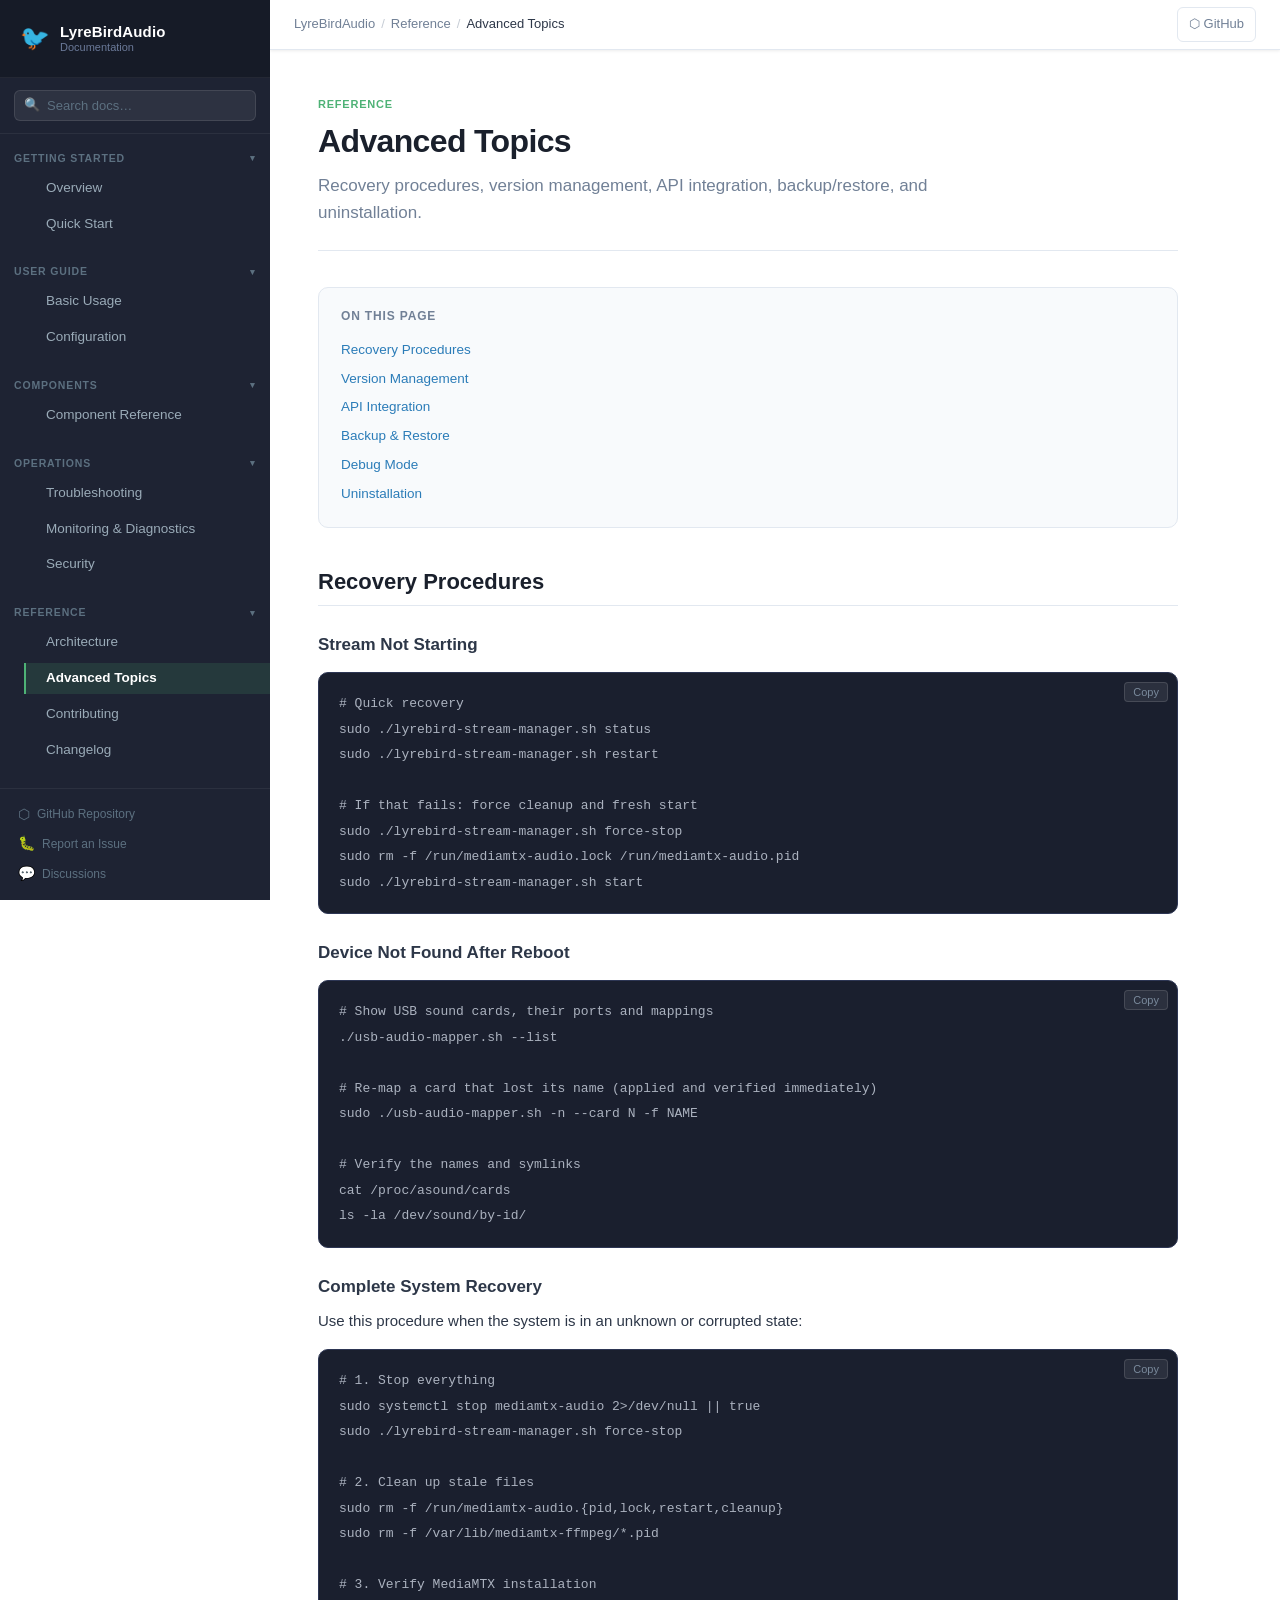
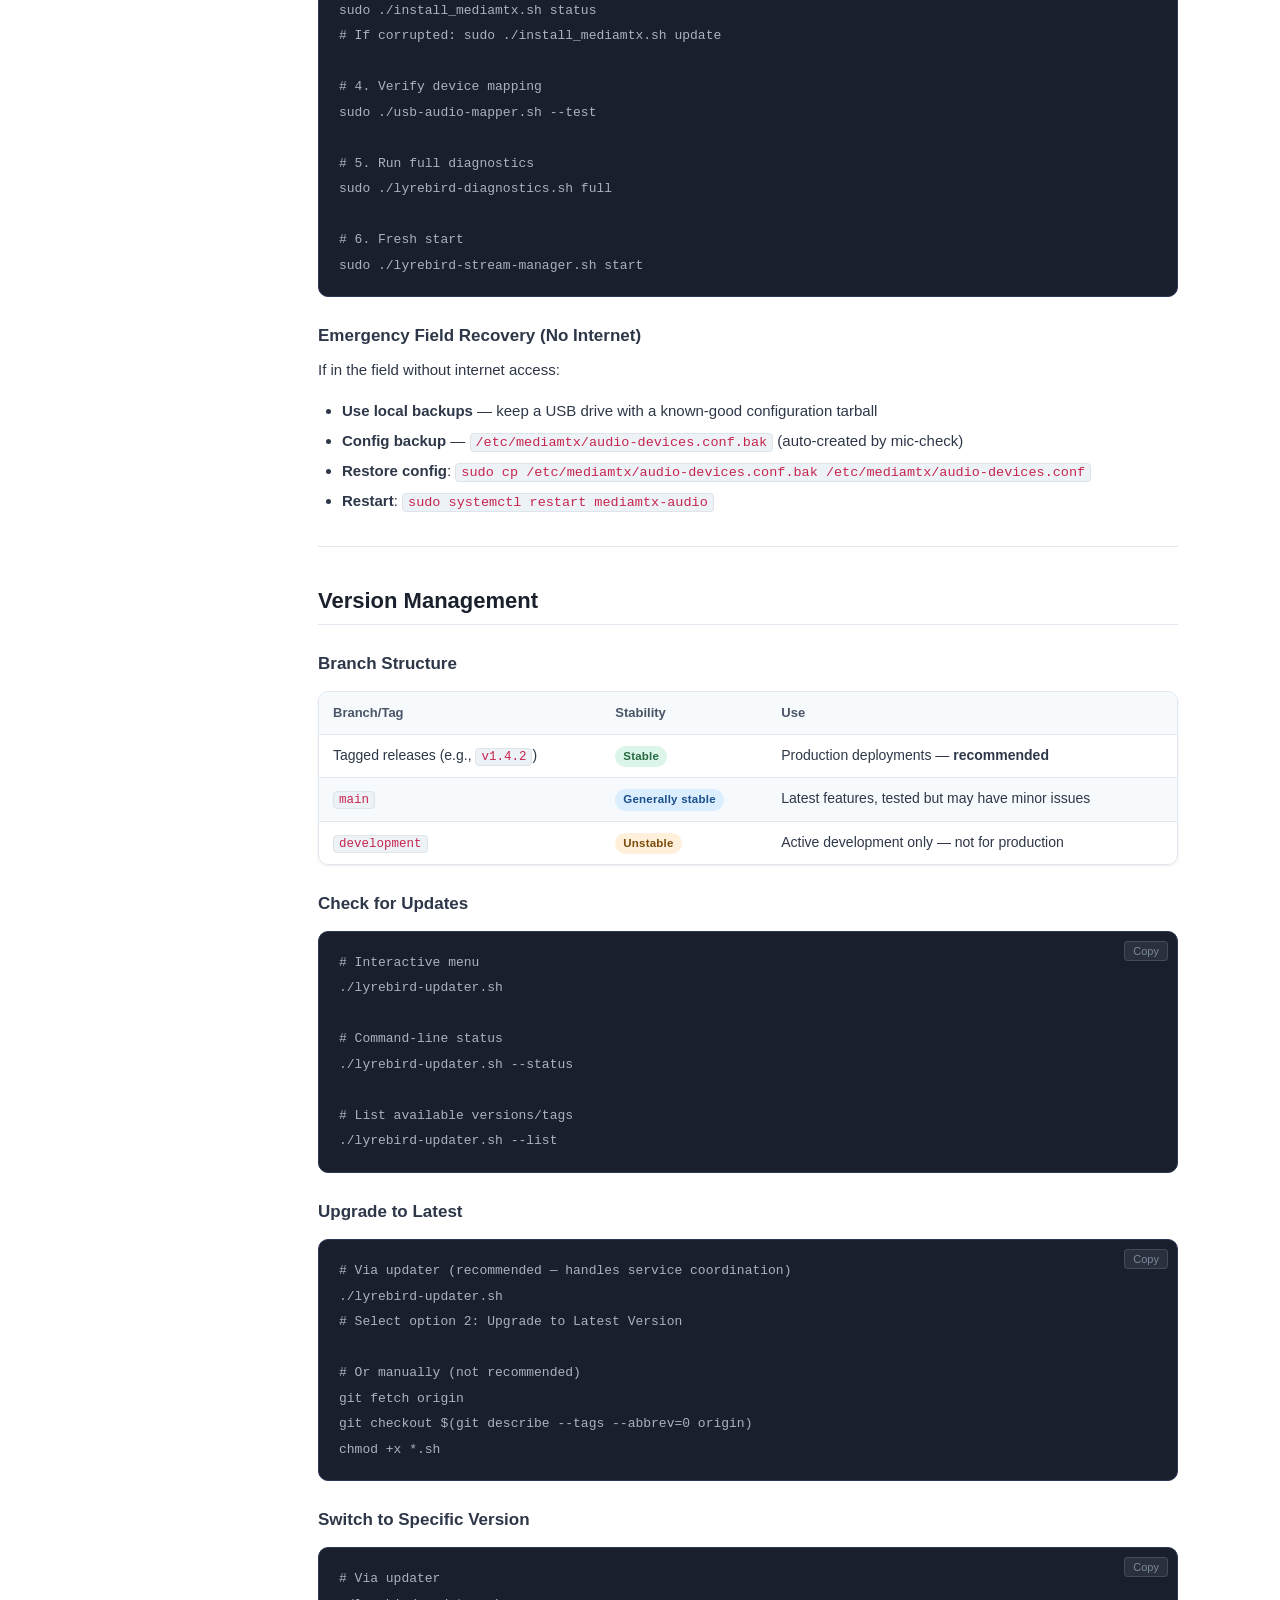
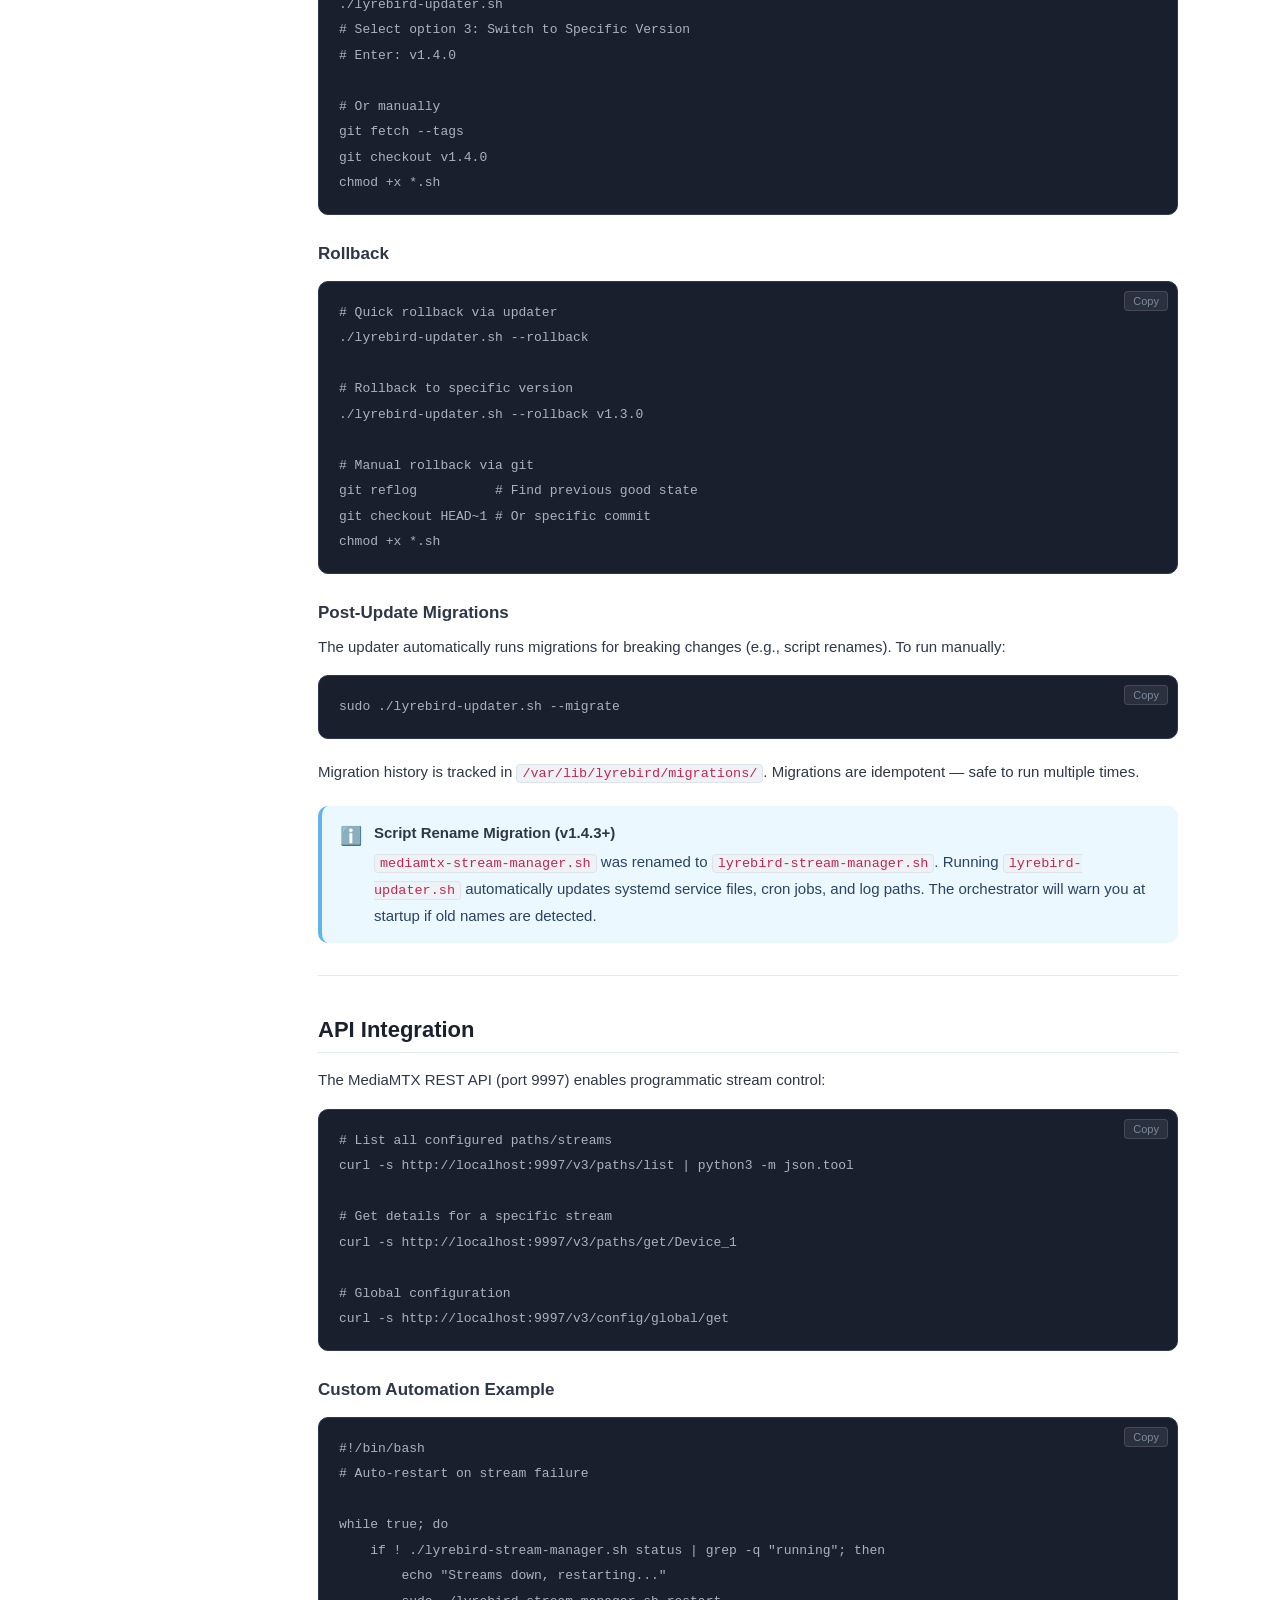
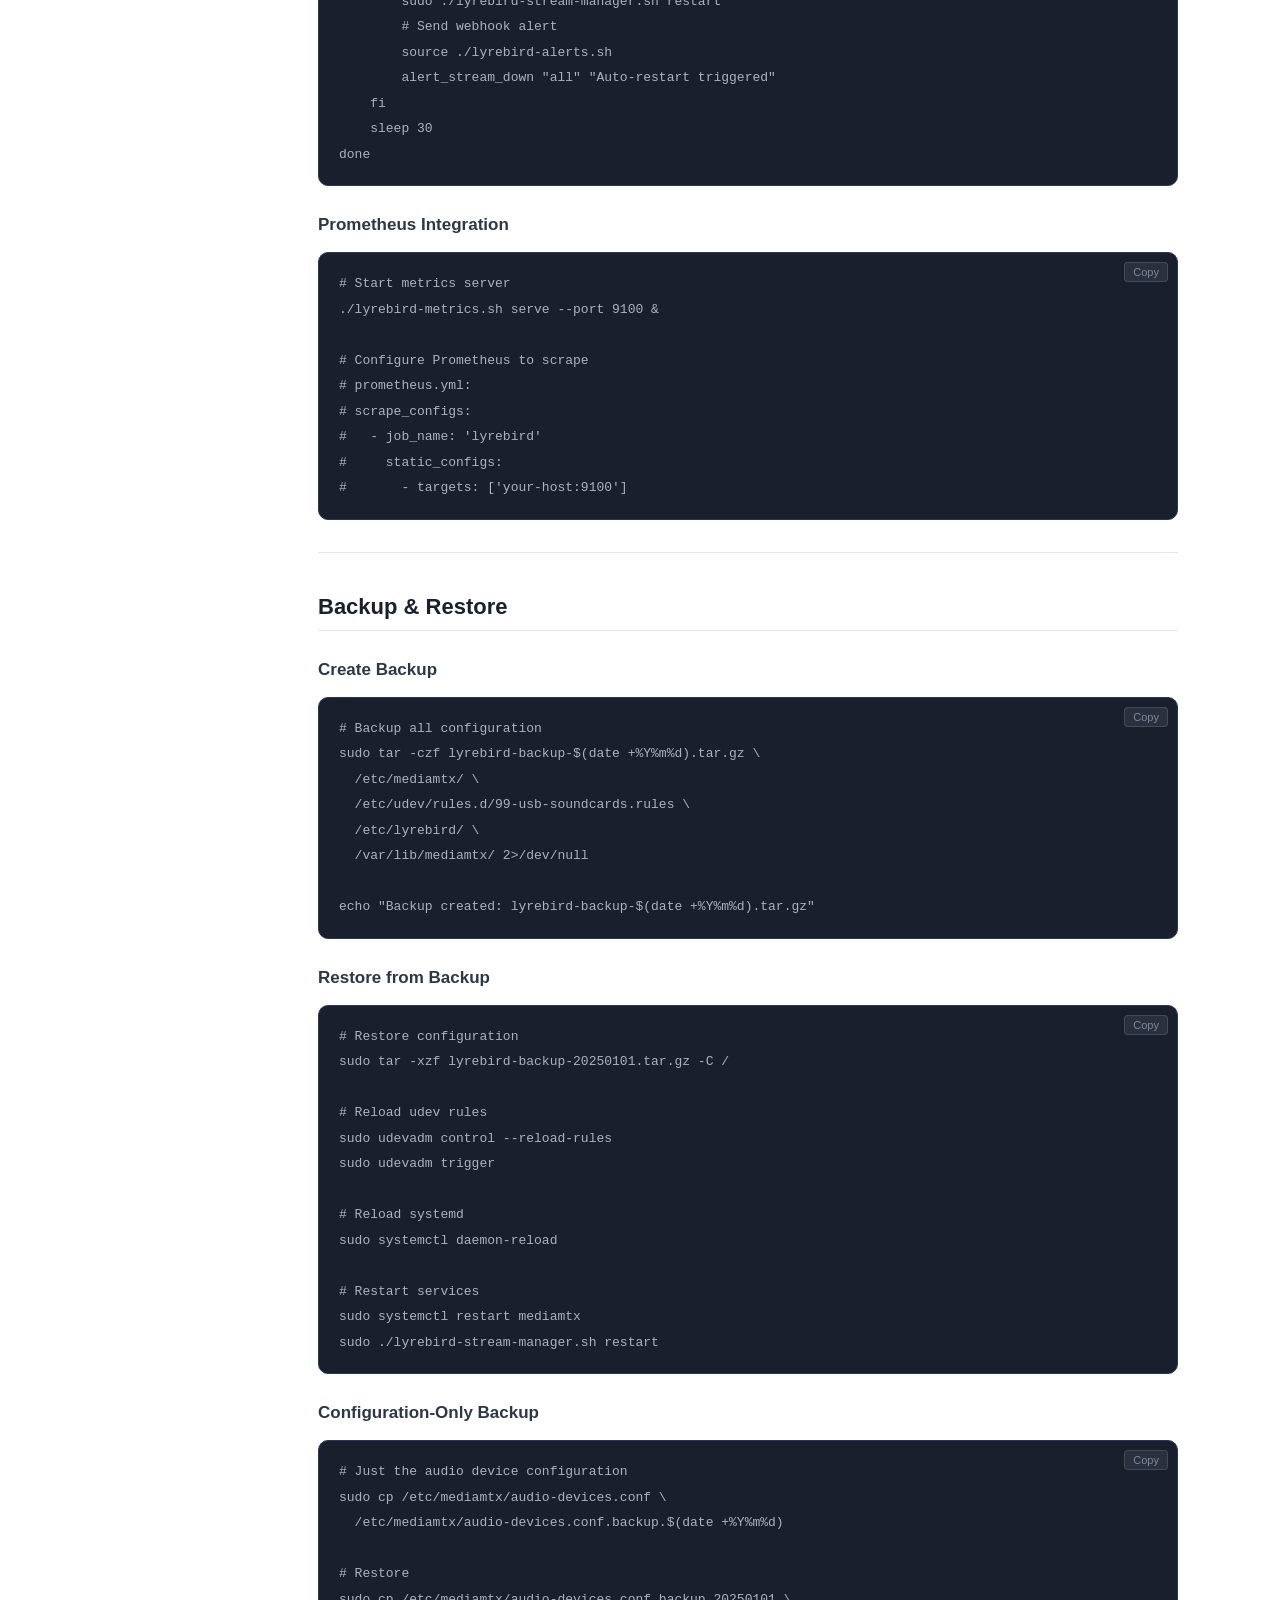
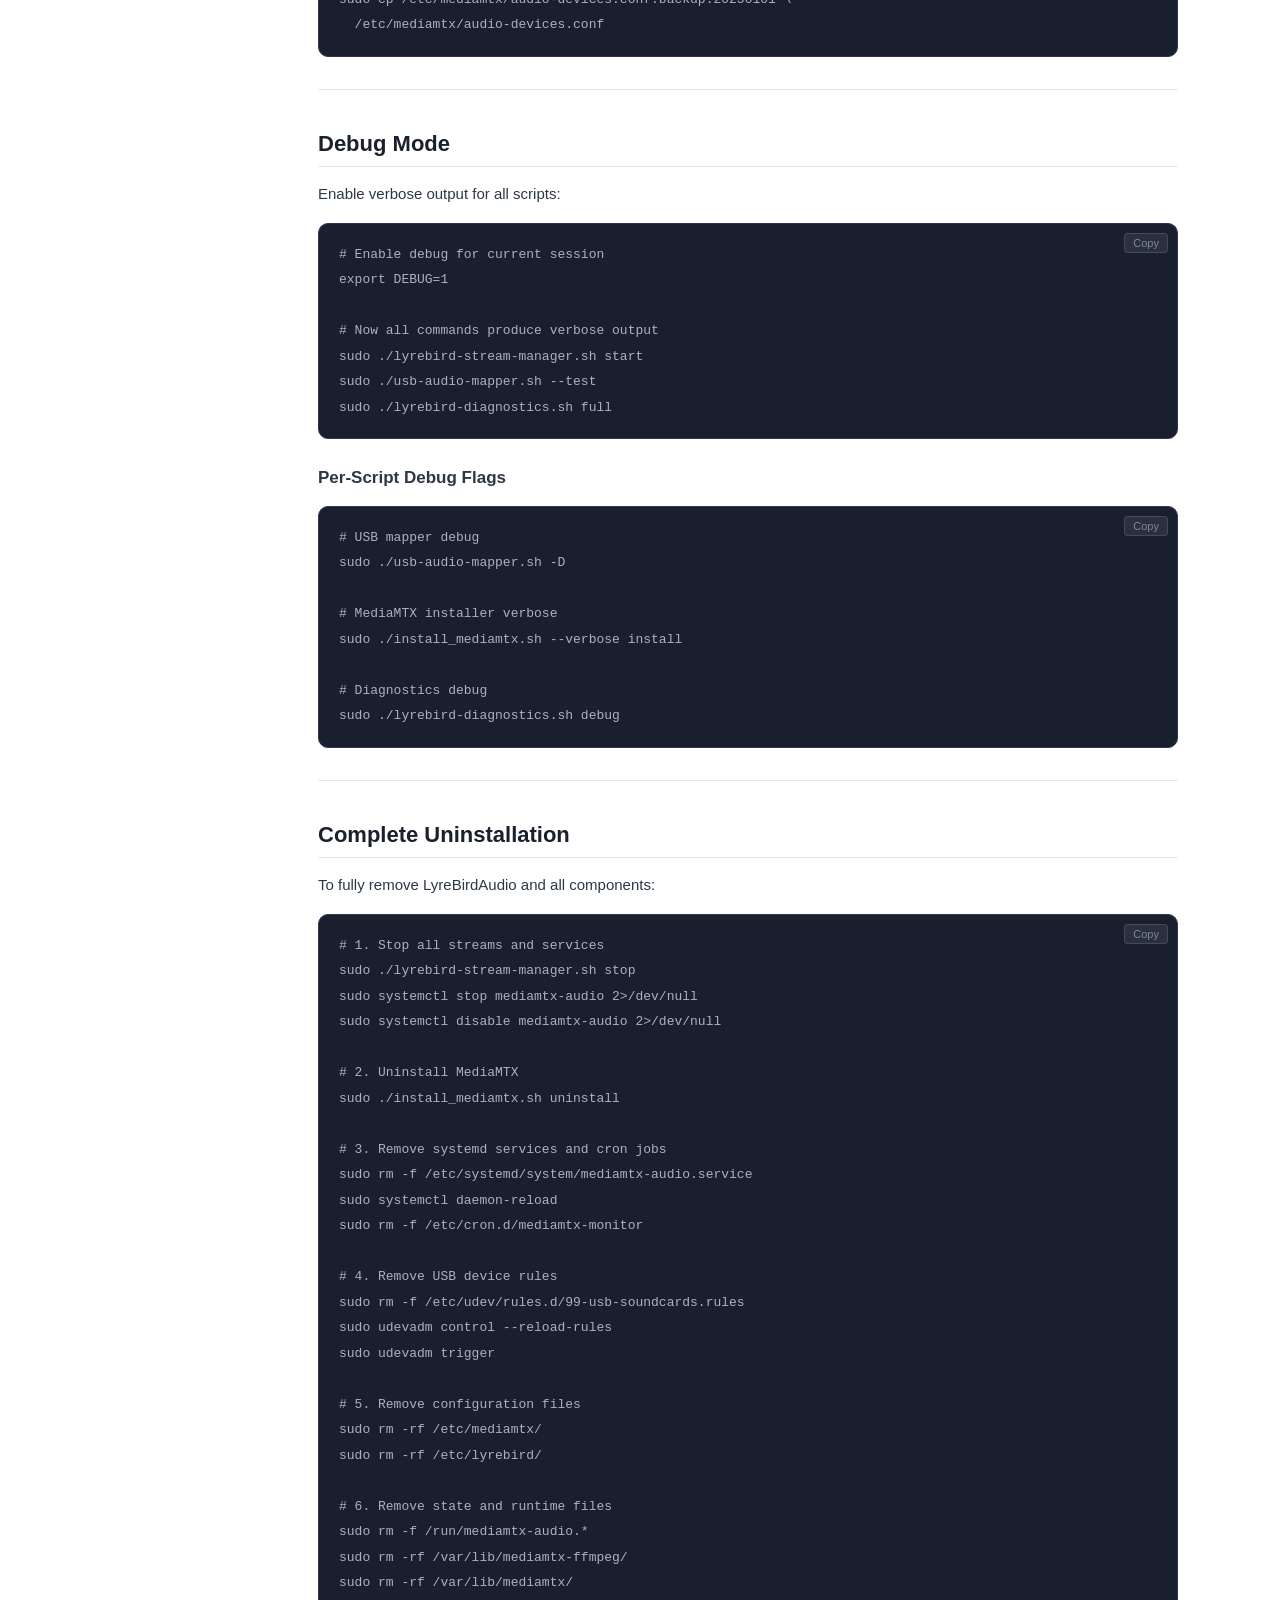
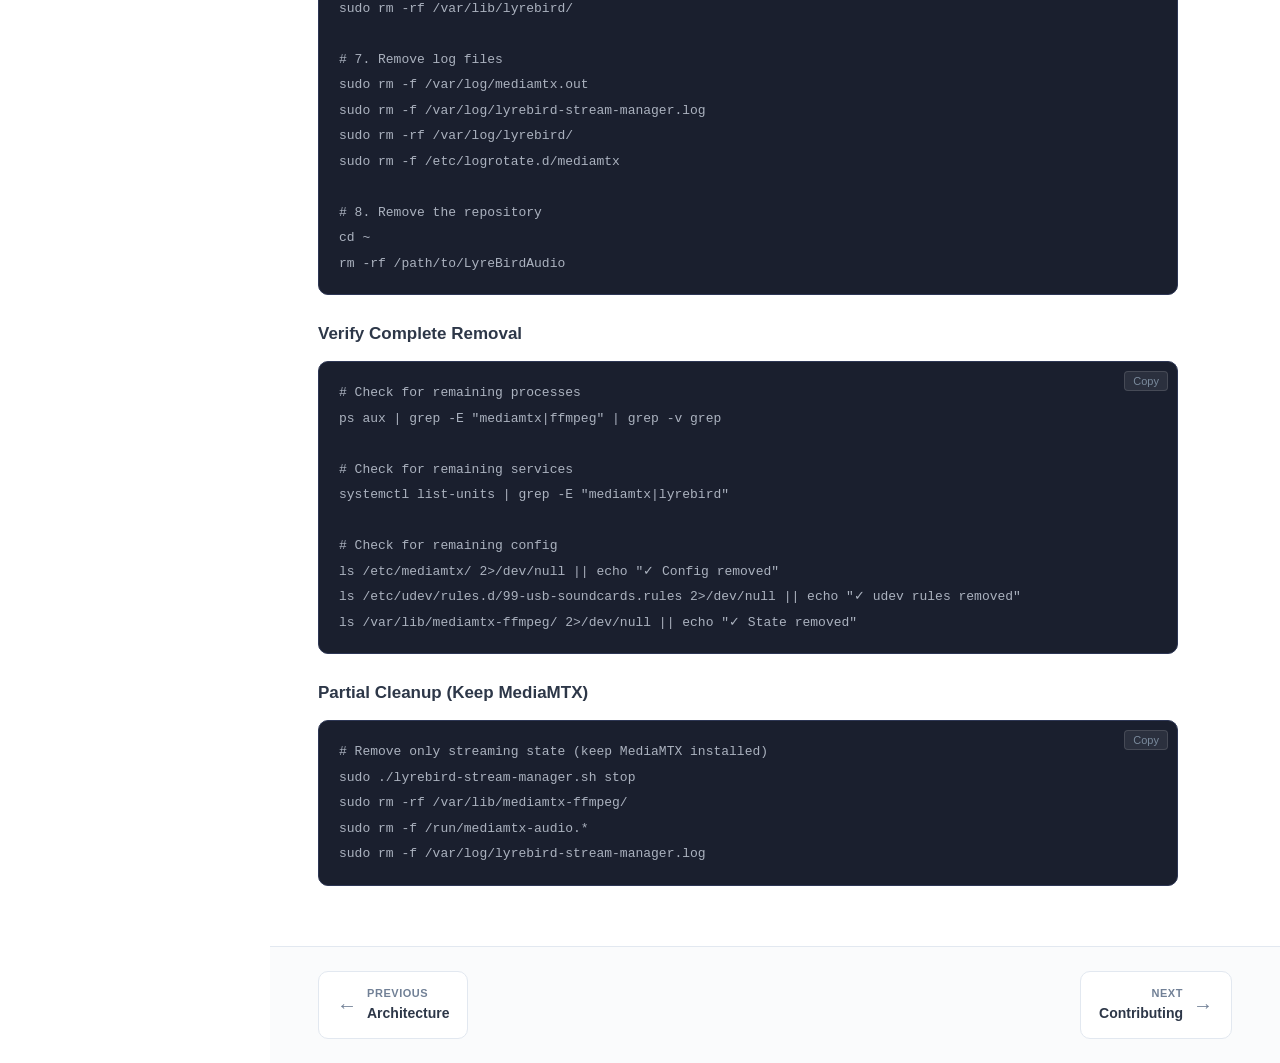
==== commit 982027cf: "docs: correct USB mapping docs; record audit pass 4 README and docs/*.html described outputs no mapp" ====
--- a/docs/advanced.html
+++ b/docs/advanced.html
@@ -47,18 +47,15 @@
 sudo ./lyrebird-stream-manager.sh start</code></pre>
 
     <h3>Device Not Found After Reboot</h3>
-    <pre><code># Re-scan and remap USB devices
-sudo ./usb-audio-mapper.sh --rescan
-
-# Reload udev rules (may not need reboot)
-sudo udevadm control --reload-rules
-sudo udevadm trigger
-
-# Verify device symlinks exist
-ls -la /dev/snd/by-usb-port/
-
-# If symlinks missing: reboot is required
-sudo reboot</code></pre>
+    <pre><code># Show USB sound cards, their ports and mappings
+./usb-audio-mapper.sh --list
+
+# Re-map a card that lost its name (applied and verified immediately)
+sudo ./usb-audio-mapper.sh -n --card N -f NAME
+
+# Verify the names and symlinks
+cat /proc/asound/cards
+ls -la /dev/sound/by-id/</code></pre>
 
     <h3>Complete System Recovery</h3>
     <p>Use this procedure when the system is in an unknown or corrupted state:</p>
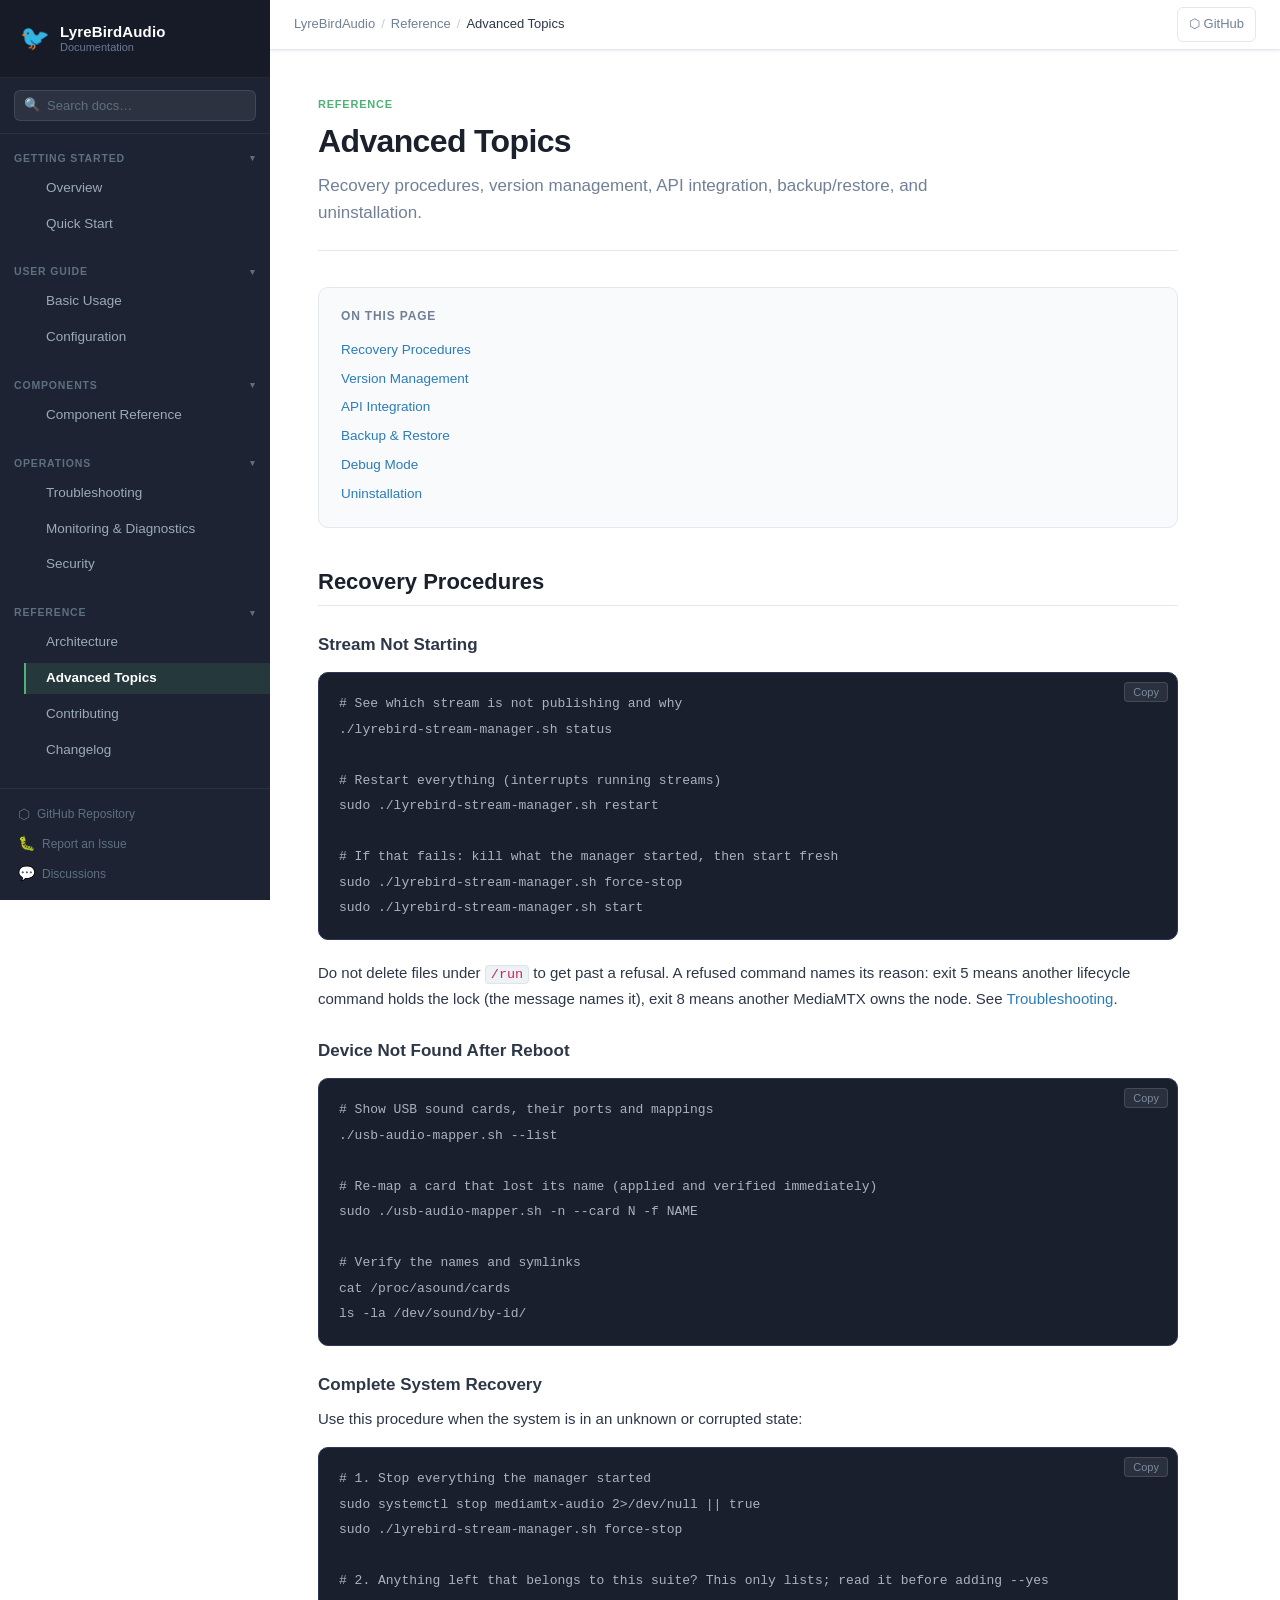
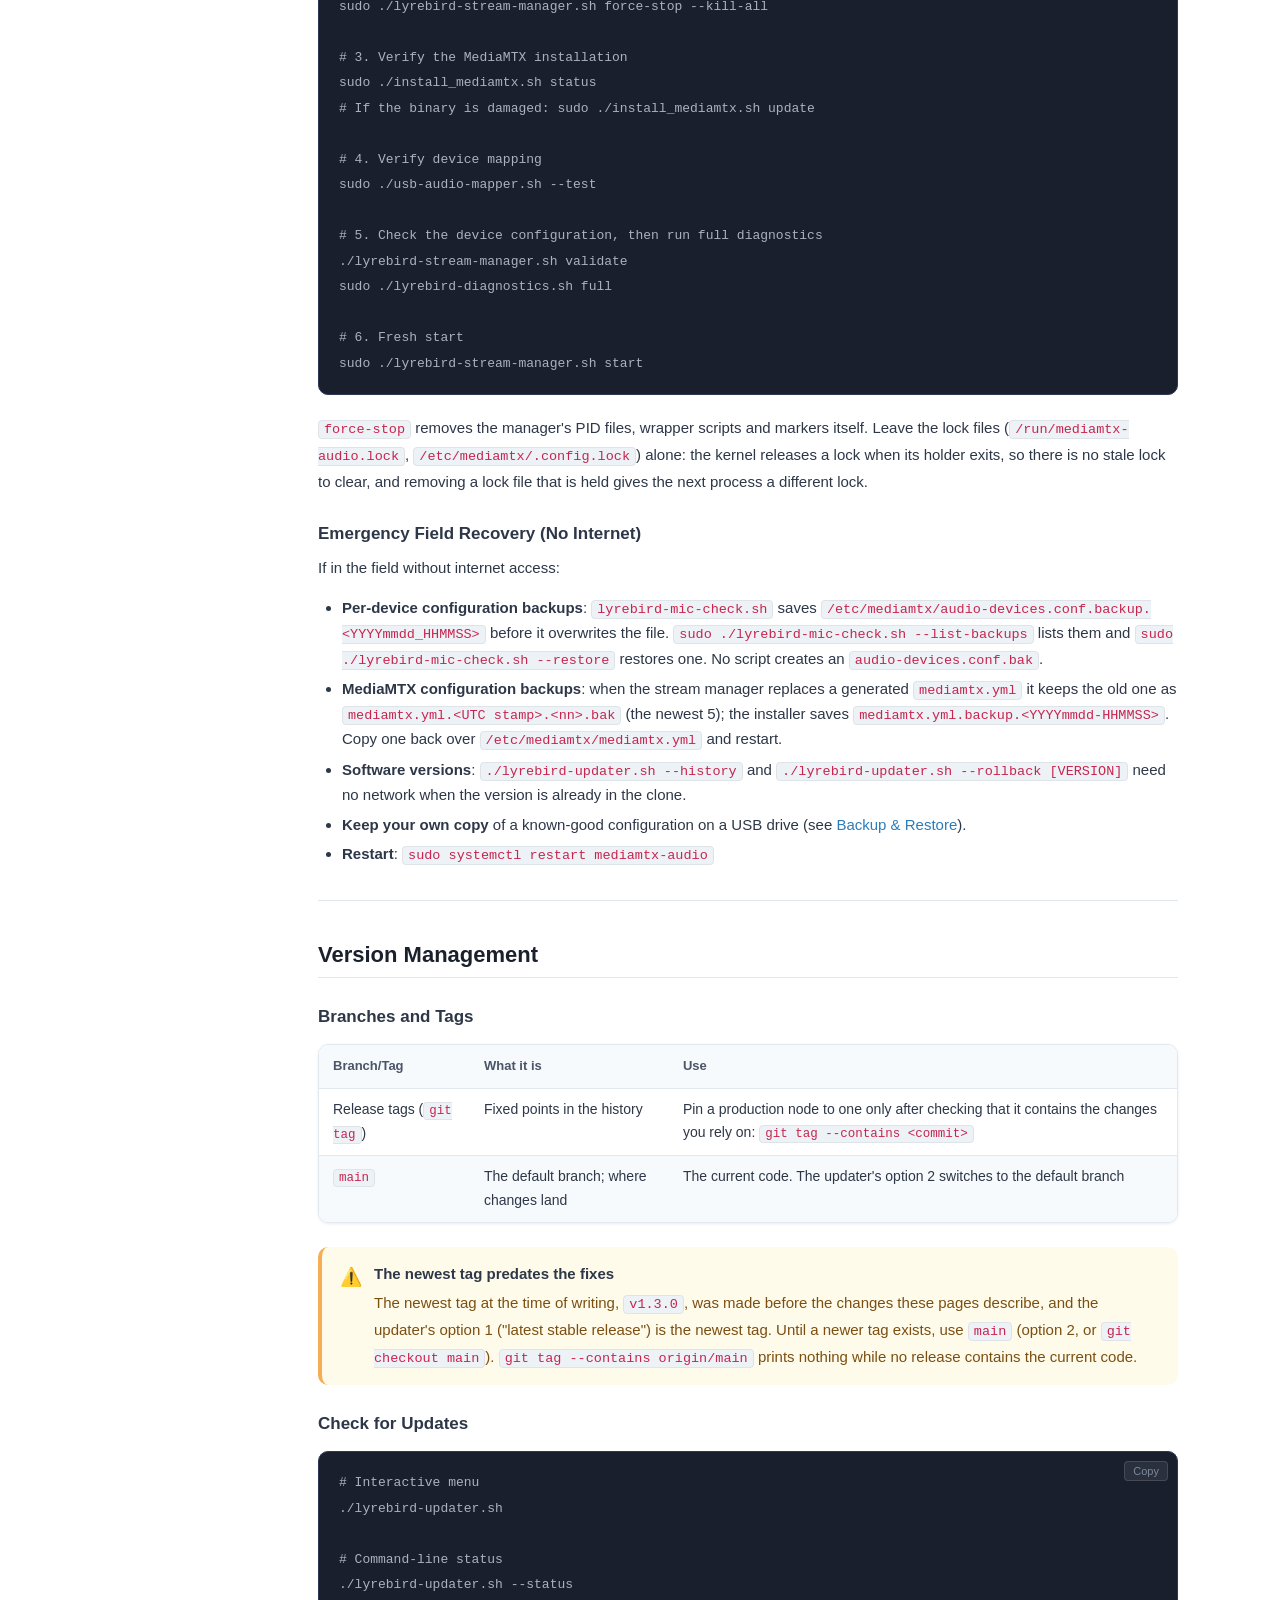
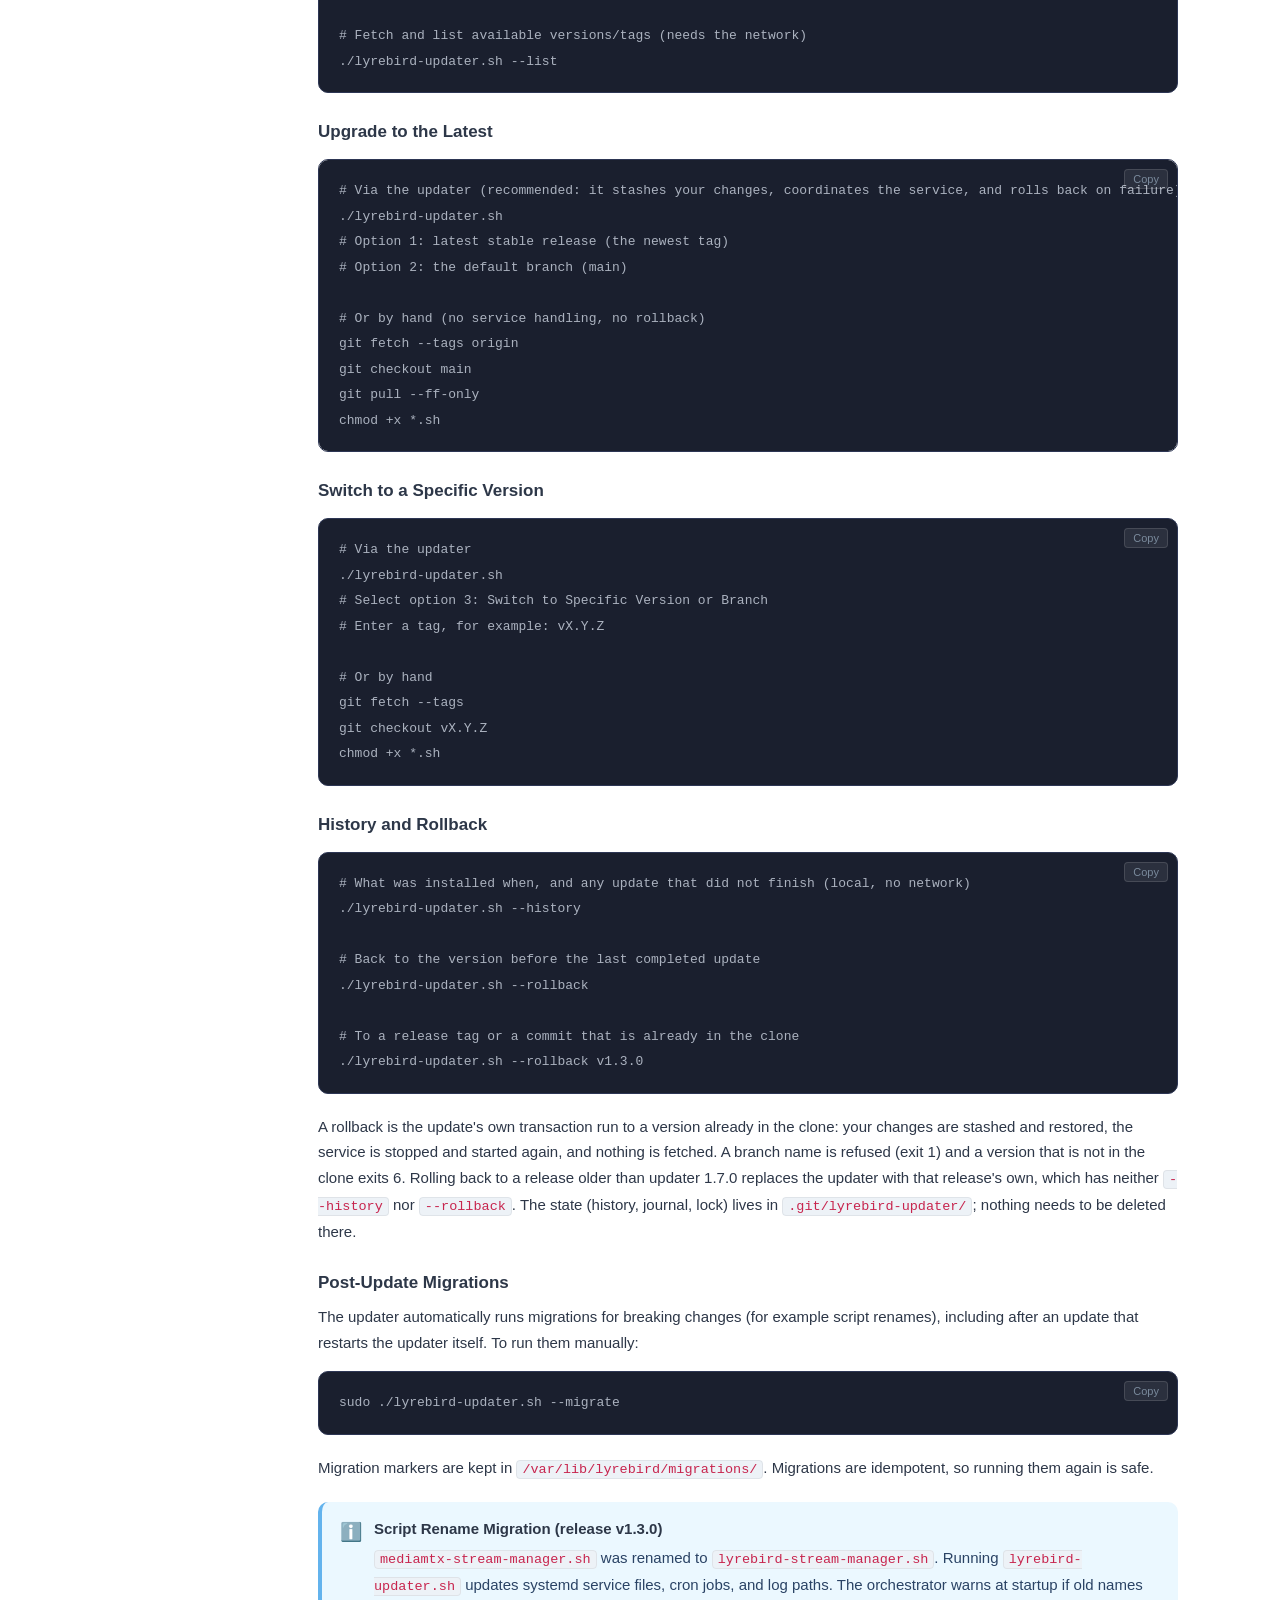
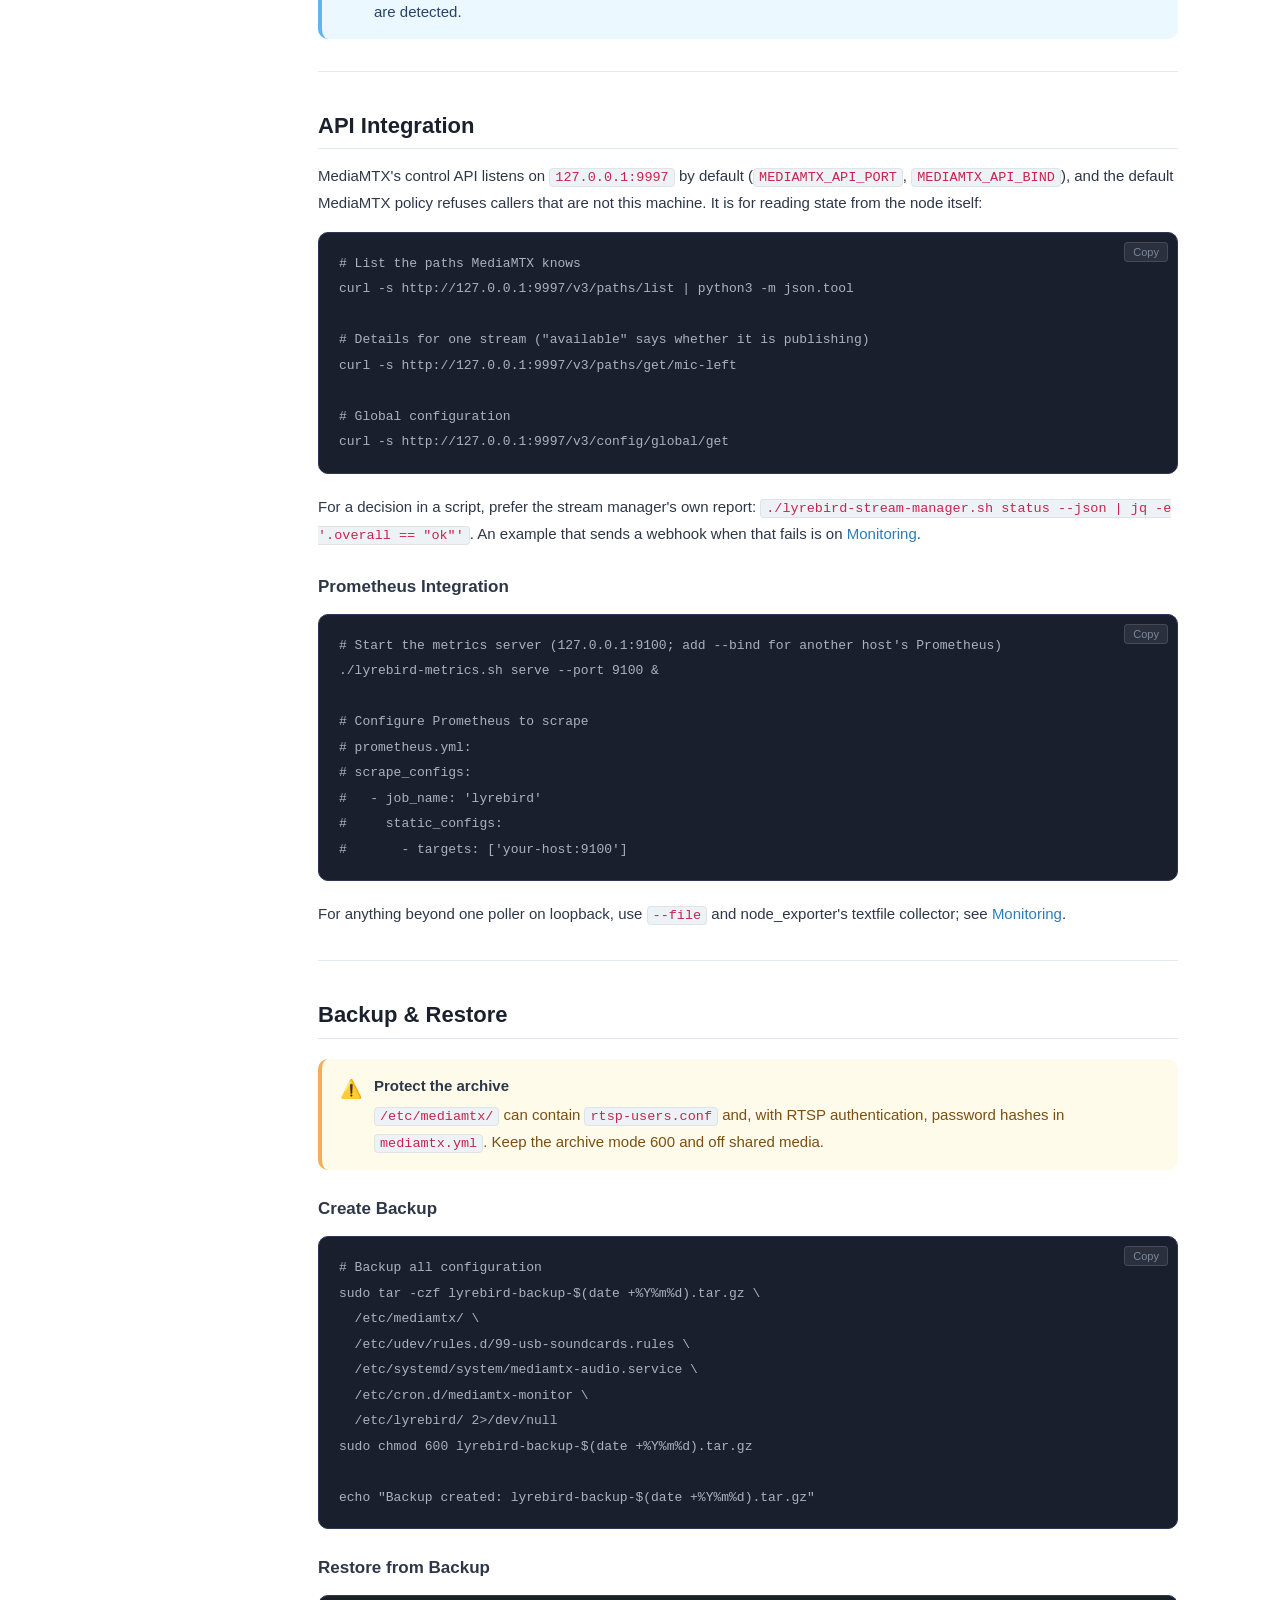
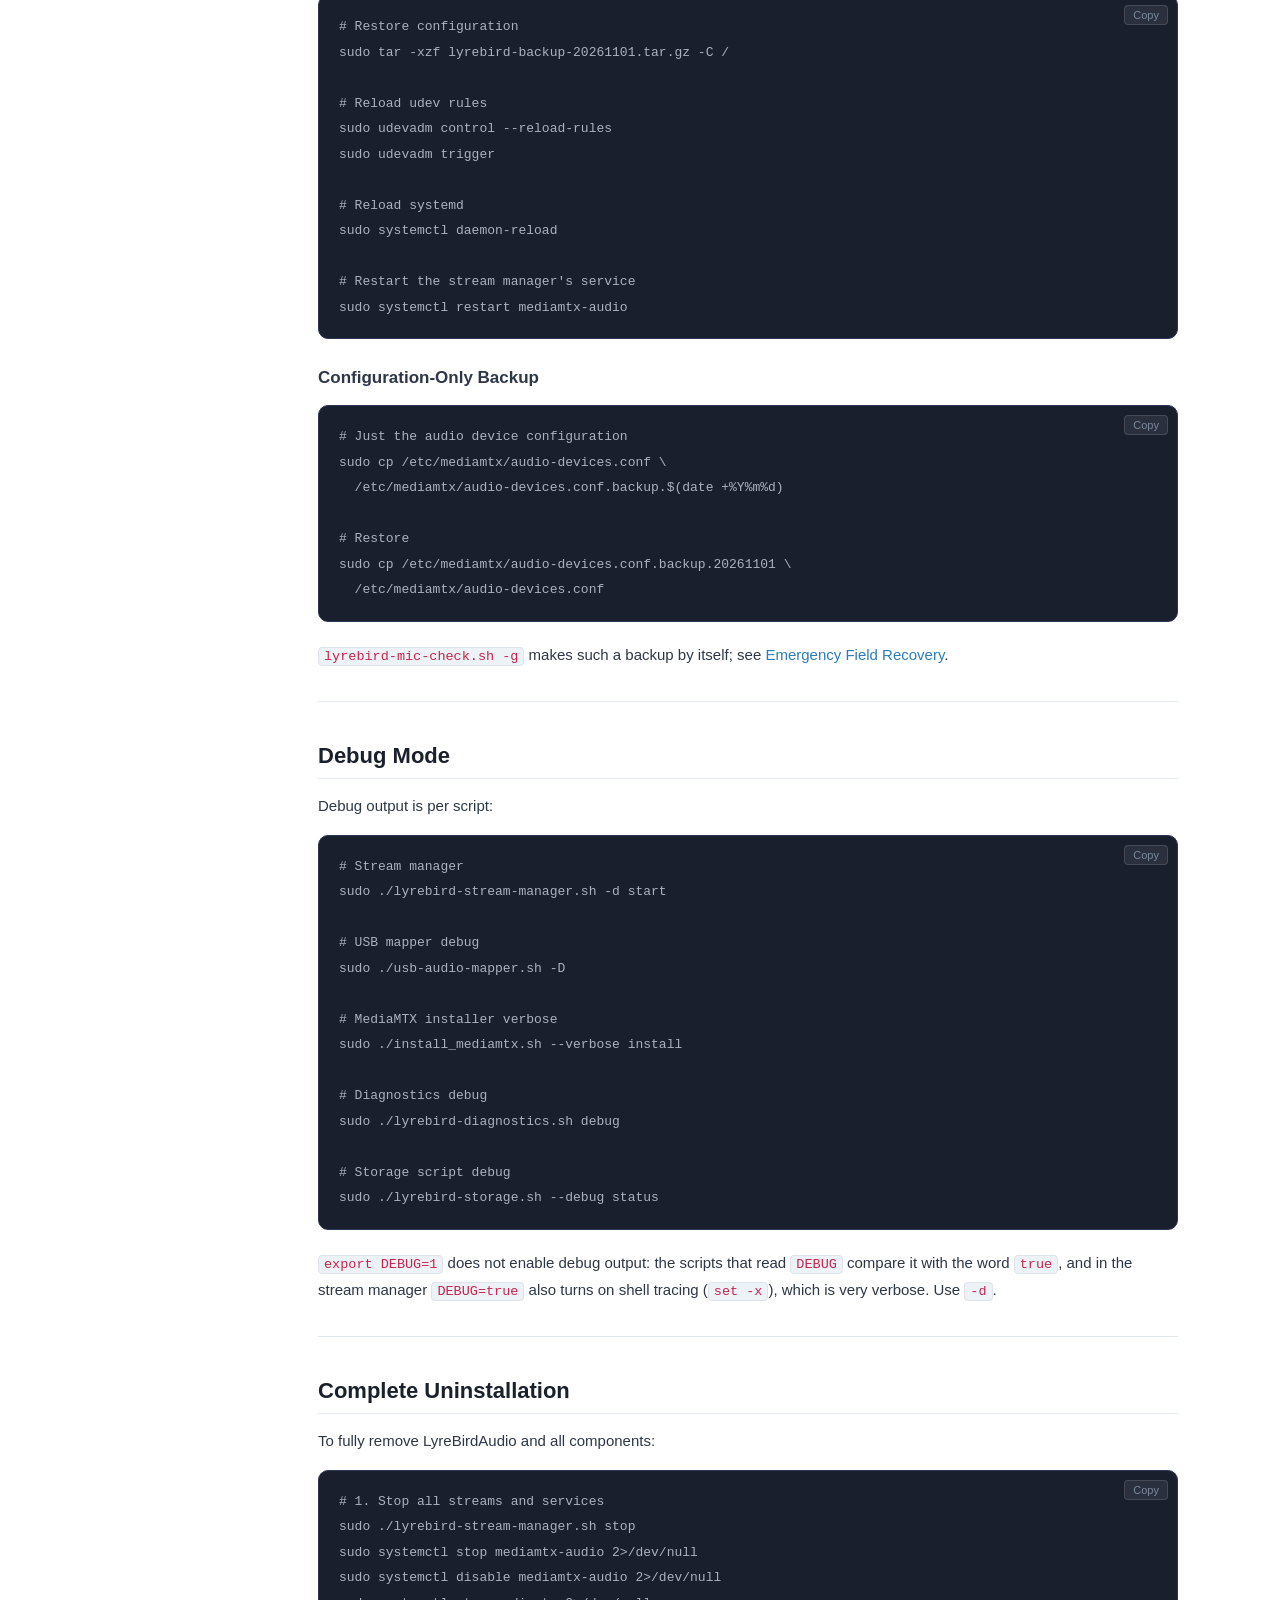
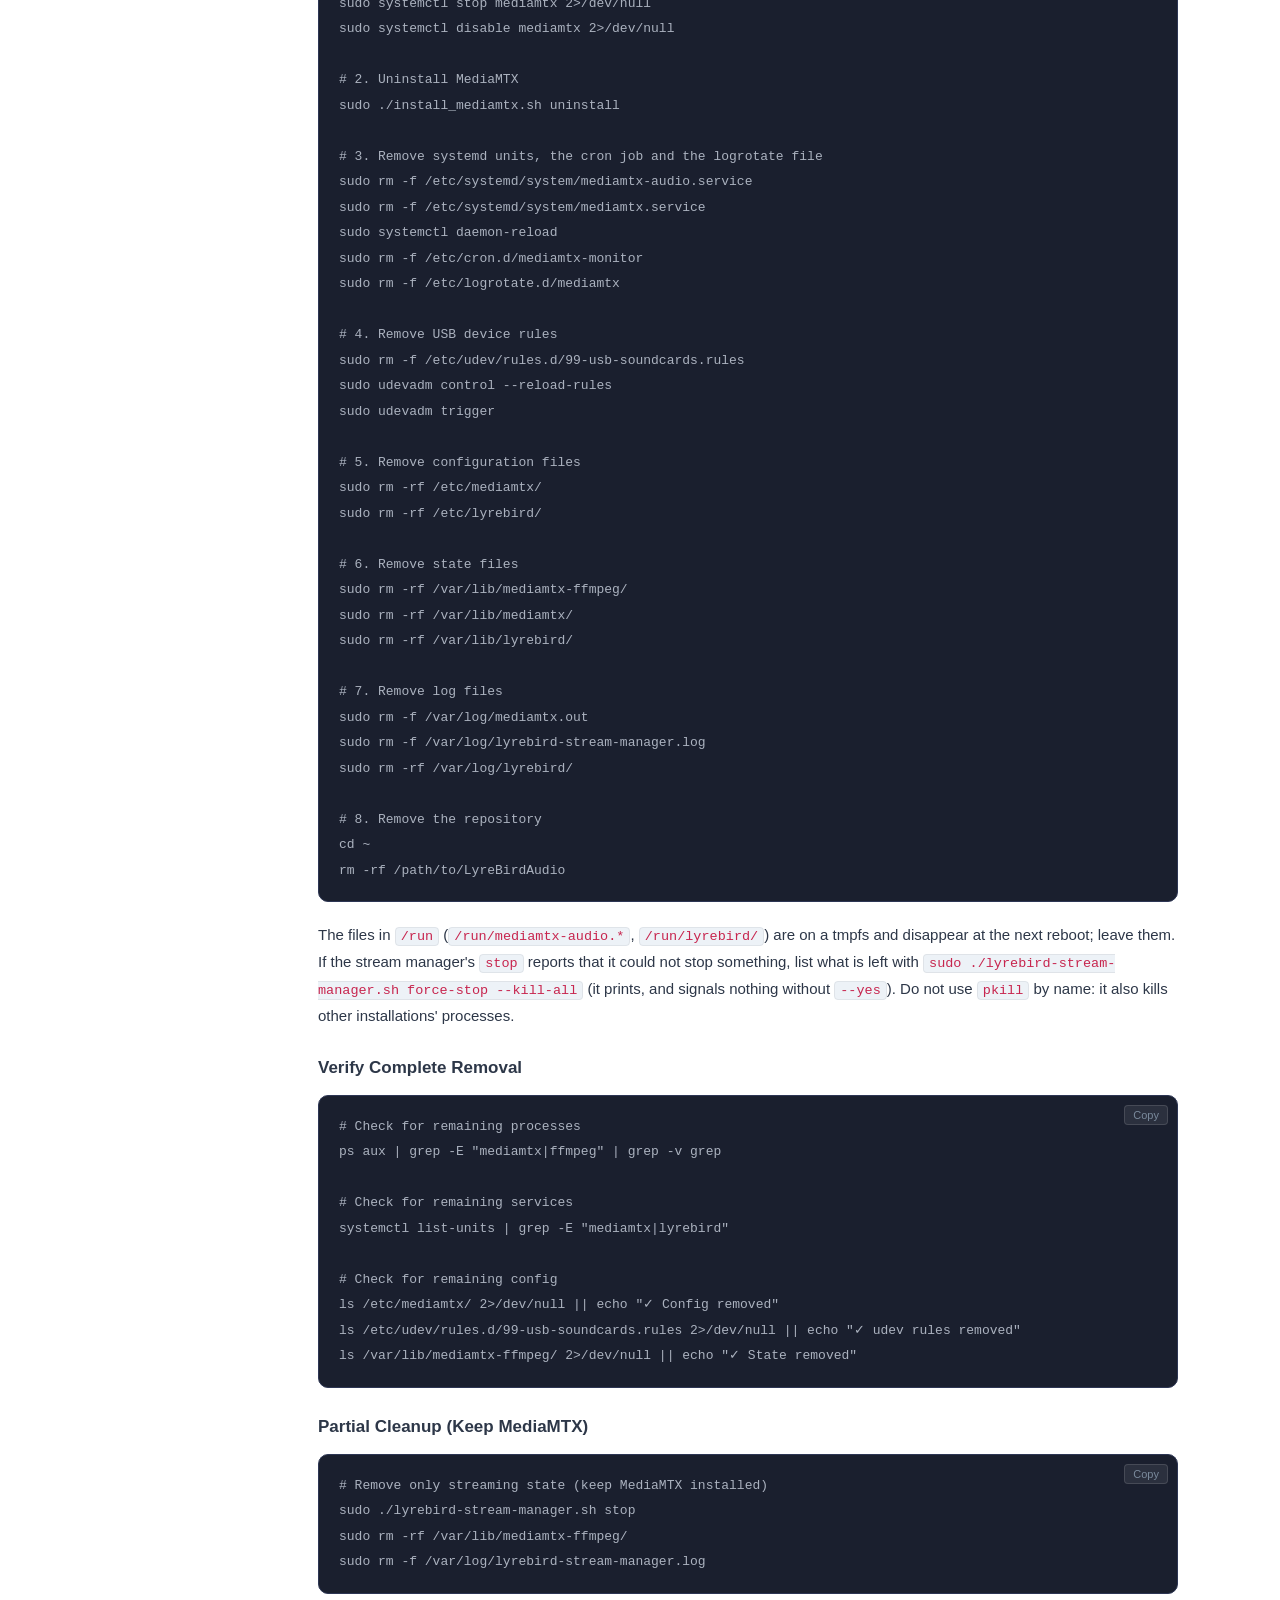
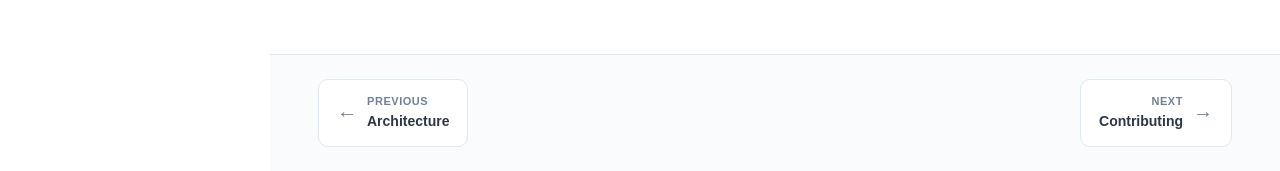
==== commit ef7ba98c: "docs: monitoring, troubleshooting and advanced pages describe real behaviour monitoring.html - The m" ====
--- a/docs/advanced.html
+++ b/docs/advanced.html
@@ -4,7 +4,7 @@
   <meta charset="UTF-8">
   <meta name="viewport" content="width=device-width, initial-scale=1.0">
   <title>Advanced Topics - LyreBirdAudio Docs</title>
-  <meta name="description" content="Advanced LyreBirdAudio topics: recovery, version management, API integration, backup, and uninstallation.">
+  <meta name="description" content="Recovery procedures, version management, API integration, backup and restore, and uninstallation.">
   <link rel="stylesheet" href="css/style.css">
 </head>
 <body>
@@ -37,14 +37,19 @@
     <h2 id="recovery">Recovery Procedures</h2>
 
     <h3>Stream Not Starting</h3>
-    <pre><code># Quick recovery
-sudo ./lyrebird-stream-manager.sh status
+    <pre><code># See which stream is not publishing and why
+./lyrebird-stream-manager.sh status
+
+# Restart everything (interrupts running streams)
 sudo ./lyrebird-stream-manager.sh restart
 
-# If that fails: force cleanup and fresh start
+# If that fails: kill what the manager started, then start fresh
 sudo ./lyrebird-stream-manager.sh force-stop
-sudo rm -f /run/mediamtx-audio.lock /run/mediamtx-audio.pid
 sudo ./lyrebird-stream-manager.sh start</code></pre>
+    <p>
+      Do not delete files under <code>/run</code> to get past a refusal. A refused command names its reason: exit 5 means another lifecycle command holds the
+      lock (the message names it), exit 8 means another MediaMTX owns the node. See <a href="troubleshooting.html#stream-issues">Troubleshooting</a>.
+    </p>
 
     <h3>Device Not Found After Reboot</h3>
     <pre><code># Show USB sound cards, their ports and mappings
@@ -59,62 +64,70 @@
 
     <h3>Complete System Recovery</h3>
     <p>Use this procedure when the system is in an unknown or corrupted state:</p>
-    <pre><code># 1. Stop everything
+    <pre><code># 1. Stop everything the manager started
 sudo systemctl stop mediamtx-audio 2>/dev/null || true
 sudo ./lyrebird-stream-manager.sh force-stop
 
-# 2. Clean up stale files
-sudo rm -f /run/mediamtx-audio.{pid,lock,restart,cleanup}
-sudo rm -f /var/lib/mediamtx-ffmpeg/*.pid
-
-# 3. Verify MediaMTX installation
+# 2. Anything left that belongs to this suite? This only lists; read it before adding --yes
+sudo ./lyrebird-stream-manager.sh force-stop --kill-all
+
+# 3. Verify the MediaMTX installation
 sudo ./install_mediamtx.sh status
-# If corrupted: sudo ./install_mediamtx.sh update
+# If the binary is damaged: sudo ./install_mediamtx.sh update
 
 # 4. Verify device mapping
 sudo ./usb-audio-mapper.sh --test
 
-# 5. Run full diagnostics
+# 5. Check the device configuration, then run full diagnostics
+./lyrebird-stream-manager.sh validate
 sudo ./lyrebird-diagnostics.sh full
 
 # 6. Fresh start
 sudo ./lyrebird-stream-manager.sh start</code></pre>
+    <p>
+      <code>force-stop</code> removes the manager's PID files, wrapper scripts and markers itself. Leave the lock files (<code>/run/mediamtx-audio.lock</code>,
+      <code>/etc/mediamtx/.config.lock</code>) alone: the kernel releases a lock when its holder exits, so there is no stale lock to clear, and removing a lock file
+      that is held gives the next process a different lock.
+    </p>
 
     <h3>Emergency Field Recovery (No Internet)</h3>
     <p>If in the field without internet access:</p>
     <ul>
-      <li><strong>Use local backups</strong> — keep a USB drive with a known-good configuration tarball</li>
-      <li><strong>Config backup</strong> — <code>/etc/mediamtx/audio-devices.conf.bak</code> (auto-created by mic-check)</li>
-      <li><strong>Restore config</strong>: <code>sudo cp /etc/mediamtx/audio-devices.conf.bak /etc/mediamtx/audio-devices.conf</code></li>
+      <li><strong>Per-device configuration backups</strong>: <code>lyrebird-mic-check.sh</code> saves <code>/etc/mediamtx/audio-devices.conf.backup.&lt;YYYYmmdd_HHMMSS&gt;</code> before it overwrites the file. <code>sudo ./lyrebird-mic-check.sh --list-backups</code> lists them and <code>sudo ./lyrebird-mic-check.sh --restore</code> restores one. No script creates an <code>audio-devices.conf.bak</code>.</li>
+      <li><strong>MediaMTX configuration backups</strong>: when the stream manager replaces a generated <code>mediamtx.yml</code> it keeps the old one as <code>mediamtx.yml.&lt;UTC stamp&gt;.&lt;nn&gt;.bak</code> (the newest 5); the installer saves <code>mediamtx.yml.backup.&lt;YYYYmmdd-HHMMSS&gt;</code>. Copy one back over <code>/etc/mediamtx/mediamtx.yml</code> and restart.</li>
+      <li><strong>Software versions</strong>: <code>./lyrebird-updater.sh --history</code> and <code>./lyrebird-updater.sh --rollback [VERSION]</code> need no network when the version is already in the clone.</li>
+      <li><strong>Keep your own copy</strong> of a known-good configuration on a USB drive (see <a href="#backup">Backup &amp; Restore</a>).</li>
       <li><strong>Restart</strong>: <code>sudo systemctl restart mediamtx-audio</code></li>
     </ul>
 
     <hr>
     <h2 id="versions">Version Management</h2>
 
-    <h3>Branch Structure</h3>
+    <h3>Branches and Tags</h3>
     <div class="table-wrapper">
       <table>
-        <thead><tr><th>Branch/Tag</th><th>Stability</th><th>Use</th></tr></thead>
+        <thead><tr><th>Branch/Tag</th><th>What it is</th><th>Use</th></tr></thead>
         <tbody>
           <tr>
-            <td>Tagged releases (e.g., <code>v1.4.2</code>)</td>
-            <td><span class="badge badge-green">Stable</span></td>
-            <td>Production deployments — <strong>recommended</strong></td>
+            <td>Release tags (<code>git tag</code>)</td>
+            <td>Fixed points in the history</td>
+            <td>Pin a production node to one only after checking that it contains the changes you rely on: <code>git tag --contains &lt;commit&gt;</code></td>
           </tr>
           <tr>
             <td><code>main</code></td>
-            <td><span class="badge badge-blue">Generally stable</span></td>
-            <td>Latest features, tested but may have minor issues</td>
-          </tr>
-          <tr>
-            <td><code>development</code></td>
-            <td><span class="badge badge-orange">Unstable</span></td>
-            <td>Active development only — not for production</td>
+            <td>The default branch; where changes land</td>
+            <td>The current code. The updater's option 2 switches to the default branch</td>
           </tr>
         </tbody>
       </table>
     </div>
+    <div class="callout warning">
+      <span class="callout-icon">⚠️</span>
+      <div class="callout-body">
+        <strong>The newest tag predates the fixes</strong>
+        <p>The newest tag at the time of writing, <code>v1.3.0</code>, was made before the changes these pages describe, and the updater's option 1 ("latest stable release") is the newest tag. Until a newer tag exists, use <code>main</code> (option 2, or <code>git checkout main</code>). <code>git tag --contains origin/main</code> prints nothing while no release contains the current code.</p>
+      </div>
+    </div>
 
     <h3>Check for Updates</h3>
     <pre><code># Interactive menu
@@ -123,89 +136,87 @@
 # Command-line status
 ./lyrebird-updater.sh --status
 
-# List available versions/tags
+# Fetch and list available versions/tags (needs the network)
 ./lyrebird-updater.sh --list</code></pre>
 
-    <h3>Upgrade to Latest</h3>
-    <pre><code># Via updater (recommended — handles service coordination)
+    <h3>Upgrade to the Latest</h3>
+    <pre><code># Via the updater (recommended: it stashes your changes, coordinates the service, and rolls back on failure)
 ./lyrebird-updater.sh
-# Select option 2: Upgrade to Latest Version
-
-# Or manually (not recommended)
-git fetch origin
-git checkout $(git describe --tags --abbrev=0 origin)
+# Option 1: latest stable release (the newest tag)
+# Option 2: the default branch (main)
+
+# Or by hand (no service handling, no rollback)
+git fetch --tags origin
+git checkout main
+git pull --ff-only
 chmod +x *.sh</code></pre>
 
-    <h3>Switch to Specific Version</h3>
-    <pre><code># Via updater
+    <h3>Switch to a Specific Version</h3>
+    <pre><code># Via the updater
 ./lyrebird-updater.sh
-# Select option 3: Switch to Specific Version
-# Enter: v1.4.0
-
-# Or manually
+# Select option 3: Switch to Specific Version or Branch
+# Enter a tag, for example: vX.Y.Z
+
+# Or by hand
 git fetch --tags
-git checkout v1.4.0
+git checkout vX.Y.Z
 chmod +x *.sh</code></pre>
 
-    <h3>Rollback</h3>
-    <pre><code># Quick rollback via updater
+    <h3>History and Rollback</h3>
+    <pre><code># What was installed when, and any update that did not finish (local, no network)
+./lyrebird-updater.sh --history
+
+# Back to the version before the last completed update
 ./lyrebird-updater.sh --rollback
 
-# Rollback to specific version
-./lyrebird-updater.sh --rollback v1.3.0
-
-# Manual rollback via git
-git reflog          # Find previous good state
-git checkout HEAD~1 # Or specific commit
-chmod +x *.sh</code></pre>
+# To a release tag or a commit that is already in the clone
+./lyrebird-updater.sh --rollback v1.3.0</code></pre>
+    <p>
+      A rollback is the update's own transaction run to a version already in the clone: your changes are stashed and restored, the service is stopped and started again,
+      and nothing is fetched. A branch name is refused (exit 1) and a version that is not in the clone exits 6. Rolling back to a release older than updater 1.7.0
+      replaces the updater with that release's own, which has neither <code>--history</code> nor <code>--rollback</code>. The state (history, journal, lock) lives in
+      <code>.git/lyrebird-updater/</code>; nothing needs to be deleted there.
+    </p>
 
     <h3>Post-Update Migrations</h3>
-    <p>The updater automatically runs migrations for breaking changes (e.g., script renames).
-    To run manually:</p>
+    <p>The updater automatically runs migrations for breaking changes (for example script renames), including after an update that restarts the updater itself.
+    To run them manually:</p>
     <pre><code>sudo ./lyrebird-updater.sh --migrate</code></pre>
 
-    <p>Migration history is tracked in <code>/var/lib/lyrebird/migrations/</code>. Migrations are
-    idempotent — safe to run multiple times.</p>
+    <p>Migration markers are kept in <code>/var/lib/lyrebird/migrations/</code>. Migrations are
+    idempotent, so running them again is safe.</p>
 
     <div class="callout info">
       <span class="callout-icon">ℹ️</span>
       <div class="callout-body">
-        <strong>Script Rename Migration (v1.4.3+)</strong>
-        <p><code>mediamtx-stream-manager.sh</code> was renamed to <code>lyrebird-stream-manager.sh</code>. Running <code>lyrebird-updater.sh</code> automatically updates systemd service files, cron jobs, and log paths. The orchestrator will warn you at startup if old names are detected.</p>
+        <strong>Script Rename Migration (release v1.3.0)</strong>
+        <p><code>mediamtx-stream-manager.sh</code> was renamed to <code>lyrebird-stream-manager.sh</code>. Running <code>lyrebird-updater.sh</code> updates systemd service files, cron jobs, and log paths. The orchestrator warns at startup if old names are detected.</p>
       </div>
     </div>
 
     <hr>
     <h2 id="api">API Integration</h2>
-    <p>The MediaMTX REST API (port 9997) enables programmatic stream control:</p>
-
-    <pre><code># List all configured paths/streams
-curl -s http://localhost:9997/v3/paths/list | python3 -m json.tool
-
-# Get details for a specific stream
-curl -s http://localhost:9997/v3/paths/get/Device_1
+    <p>
+      MediaMTX's control API listens on <code>127.0.0.1:9997</code> by default (<code>MEDIAMTX_API_PORT</code>, <code>MEDIAMTX_API_BIND</code>), and the default MediaMTX policy
+      refuses callers that are not this machine. It is for reading state from the node itself:
+    </p>
+
+    <pre><code># List the paths MediaMTX knows
+curl -s http://127.0.0.1:9997/v3/paths/list | python3 -m json.tool
+
+# Details for one stream ("available" says whether it is publishing)
+curl -s http://127.0.0.1:9997/v3/paths/get/mic-left
 
 # Global configuration
-curl -s http://localhost:9997/v3/config/global/get</code></pre>
-
-    <h3>Custom Automation Example</h3>
-    <pre><code>#!/bin/bash
-# Auto-restart on stream failure
-
-while true; do
-    if ! ./lyrebird-stream-manager.sh status | grep -q "running"; then
-        echo "Streams down, restarting..."
-        sudo ./lyrebird-stream-manager.sh restart
-        # Send webhook alert
-        source ./lyrebird-alerts.sh
-        alert_stream_down "all" "Auto-restart triggered"
-    fi
-    sleep 30
-done</code></pre>
+curl -s http://127.0.0.1:9997/v3/config/global/get</code></pre>
+    <p>
+      For a decision in a script, prefer the stream manager's own report: <code>./lyrebird-stream-manager.sh status --json | jq -e '.overall == "ok"'</code>.
+      An example that sends a webhook when that fails is on <a href="monitoring.html#alerts">Monitoring</a>.
+    </p>
 
     <h3>Prometheus Integration</h3>
-    <pre><code># Start metrics server
-./lyrebird-metrics.sh serve --port 9100 &
+    <pre><code># Start the metrics server (127.0.0.1:9100; add --bind for another host's Prometheus)
+./lyrebird-metrics.sh serve --port 9100 &amp;
 
 # Configure Prometheus to scrape
 # prometheus.yml:
@@ -213,23 +224,34 @@
 #   - job_name: 'lyrebird'
 #     static_configs:
 #       - targets: ['your-host:9100']</code></pre>
+    <p>For anything beyond one poller on loopback, use <code>--file</code> and node_exporter's textfile collector; see <a href="monitoring.html#prometheus">Monitoring</a>.</p>
 
     <hr>
     <h2 id="backup">Backup &amp; Restore</h2>
+
+    <div class="callout warning">
+      <span class="callout-icon">⚠️</span>
+      <div class="callout-body">
+        <strong>Protect the archive</strong>
+        <p><code>/etc/mediamtx/</code> can contain <code>rtsp-users.conf</code> and, with RTSP authentication, password hashes in <code>mediamtx.yml</code>. Keep the archive mode 600 and off shared media.</p>
+      </div>
+    </div>
 
     <h3>Create Backup</h3>
     <pre><code># Backup all configuration
 sudo tar -czf lyrebird-backup-$(date +%Y%m%d).tar.gz \
   /etc/mediamtx/ \
   /etc/udev/rules.d/99-usb-soundcards.rules \
-  /etc/lyrebird/ \
-  /var/lib/mediamtx/ 2>/dev/null
+  /etc/systemd/system/mediamtx-audio.service \
+  /etc/cron.d/mediamtx-monitor \
+  /etc/lyrebird/ 2>/dev/null
+sudo chmod 600 lyrebird-backup-$(date +%Y%m%d).tar.gz
 
 echo "Backup created: lyrebird-backup-$(date +%Y%m%d).tar.gz"</code></pre>
 
     <h3>Restore from Backup</h3>
     <pre><code># Restore configuration
-sudo tar -xzf lyrebird-backup-20250101.tar.gz -C /
+sudo tar -xzf lyrebird-backup-20261101.tar.gz -C /
 
 # Reload udev rules
 sudo udevadm control --reload-rules
@@ -238,9 +260,8 @@
 # Reload systemd
 sudo systemctl daemon-reload
 
-# Restart services
-sudo systemctl restart mediamtx
-sudo ./lyrebird-stream-manager.sh restart</code></pre>
+# Restart the stream manager's service
+sudo systemctl restart mediamtx-audio</code></pre>
 
     <h3>Configuration-Only Backup</h3>
     <pre><code># Just the audio device configuration
@@ -248,29 +269,31 @@
   /etc/mediamtx/audio-devices.conf.backup.$(date +%Y%m%d)
 
 # Restore
-sudo cp /etc/mediamtx/audio-devices.conf.backup.20250101 \
+sudo cp /etc/mediamtx/audio-devices.conf.backup.20261101 \
   /etc/mediamtx/audio-devices.conf</code></pre>
+    <p><code>lyrebird-mic-check.sh -g</code> makes such a backup by itself; see <a href="#recovery">Emergency Field Recovery</a>.</p>
 
     <hr>
     <h2 id="debug">Debug Mode</h2>
-    <p>Enable verbose output for all scripts:</p>
-    <pre><code># Enable debug for current session
-export DEBUG=1
-
-# Now all commands produce verbose output
-sudo ./lyrebird-stream-manager.sh start
-sudo ./usb-audio-mapper.sh --test
-sudo ./lyrebird-diagnostics.sh full</code></pre>
-
-    <h3>Per-Script Debug Flags</h3>
-    <pre><code># USB mapper debug
+    <p>Debug output is per script:</p>
+    <pre><code># Stream manager
+sudo ./lyrebird-stream-manager.sh -d start
+
+# USB mapper debug
 sudo ./usb-audio-mapper.sh -D
 
 # MediaMTX installer verbose
 sudo ./install_mediamtx.sh --verbose install
 
 # Diagnostics debug
-sudo ./lyrebird-diagnostics.sh debug</code></pre>
+sudo ./lyrebird-diagnostics.sh debug
+
+# Storage script debug
+sudo ./lyrebird-storage.sh --debug status</code></pre>
+    <p>
+      <code>export DEBUG=1</code> does not enable debug output: the scripts that read <code>DEBUG</code> compare it with the word <code>true</code>, and in the stream manager
+      <code>DEBUG=true</code> also turns on shell tracing (<code>set -x</code>), which is very verbose. Use <code>-d</code>.
+    </p>
 
     <hr>
     <h2 id="uninstall">Complete Uninstallation</h2>
@@ -280,14 +303,18 @@
 sudo ./lyrebird-stream-manager.sh stop
 sudo systemctl stop mediamtx-audio 2>/dev/null
 sudo systemctl disable mediamtx-audio 2>/dev/null
+sudo systemctl stop mediamtx 2>/dev/null
+sudo systemctl disable mediamtx 2>/dev/null
 
 # 2. Uninstall MediaMTX
 sudo ./install_mediamtx.sh uninstall
 
-# 3. Remove systemd services and cron jobs
+# 3. Remove systemd units, the cron job and the logrotate file
 sudo rm -f /etc/systemd/system/mediamtx-audio.service
+sudo rm -f /etc/systemd/system/mediamtx.service
 sudo systemctl daemon-reload
 sudo rm -f /etc/cron.d/mediamtx-monitor
+sudo rm -f /etc/logrotate.d/mediamtx
 
 # 4. Remove USB device rules
 sudo rm -f /etc/udev/rules.d/99-usb-soundcards.rules
@@ -298,8 +325,7 @@
 sudo rm -rf /etc/mediamtx/
 sudo rm -rf /etc/lyrebird/
 
-# 6. Remove state and runtime files
-sudo rm -f /run/mediamtx-audio.*
+# 6. Remove state files
 sudo rm -rf /var/lib/mediamtx-ffmpeg/
 sudo rm -rf /var/lib/mediamtx/
 sudo rm -rf /var/lib/lyrebird/
@@ -308,11 +334,16 @@
 sudo rm -f /var/log/mediamtx.out
 sudo rm -f /var/log/lyrebird-stream-manager.log
 sudo rm -rf /var/log/lyrebird/
-sudo rm -f /etc/logrotate.d/mediamtx
 
 # 8. Remove the repository
 cd ~
 rm -rf /path/to/LyreBirdAudio</code></pre>
+    <p>
+      The files in <code>/run</code> (<code>/run/mediamtx-audio.*</code>, <code>/run/lyrebird/</code>) are on a tmpfs and disappear at the next reboot; leave them.
+      If the stream manager's <code>stop</code> reports that it could not stop something, list what is left with
+      <code>sudo ./lyrebird-stream-manager.sh force-stop --kill-all</code> (it prints, and signals nothing without <code>--yes</code>). Do not use
+      <code>pkill</code> by name: it also kills other installations' processes.
+    </p>
 
     <h3>Verify Complete Removal</h3>
     <pre><code># Check for remaining processes
@@ -330,7 +361,6 @@
     <pre><code># Remove only streaming state (keep MediaMTX installed)
 sudo ./lyrebird-stream-manager.sh stop
 sudo rm -rf /var/lib/mediamtx-ffmpeg/
-sudo rm -f /run/mediamtx-audio.*
 sudo rm -f /var/log/lyrebird-stream-manager.log</code></pre>
 
   </main>
--- a/docs/css/style.css
+++ b/docs/css/style.css
@@ -794,7 +794,7 @@
   margin-top: 2px;
 }
 
-.steps li > div { flex: 1; }
+.steps li > div { flex: 1; min-width: 0; }
 .steps li strong { display: block; margin-bottom: 4px; }
 
 /* ---------- Command reference ---------- */
@@ -1128,6 +1128,10 @@
 }
 
 @media (max-width: 600px) {
+  /* The copy button sits over the first line of code; leave it a row of its own */
+  .code-wrapper pre { padding-top: 38px; }
+  /* Long paths and variable names may break, so a table fits the screen instead of scrolling */
+  td code, th code { overflow-wrap: anywhere; }
   .hero-badges { display: none; }
   .topbar-actions { display: none; }
   .page-nav { flex-direction: column; }
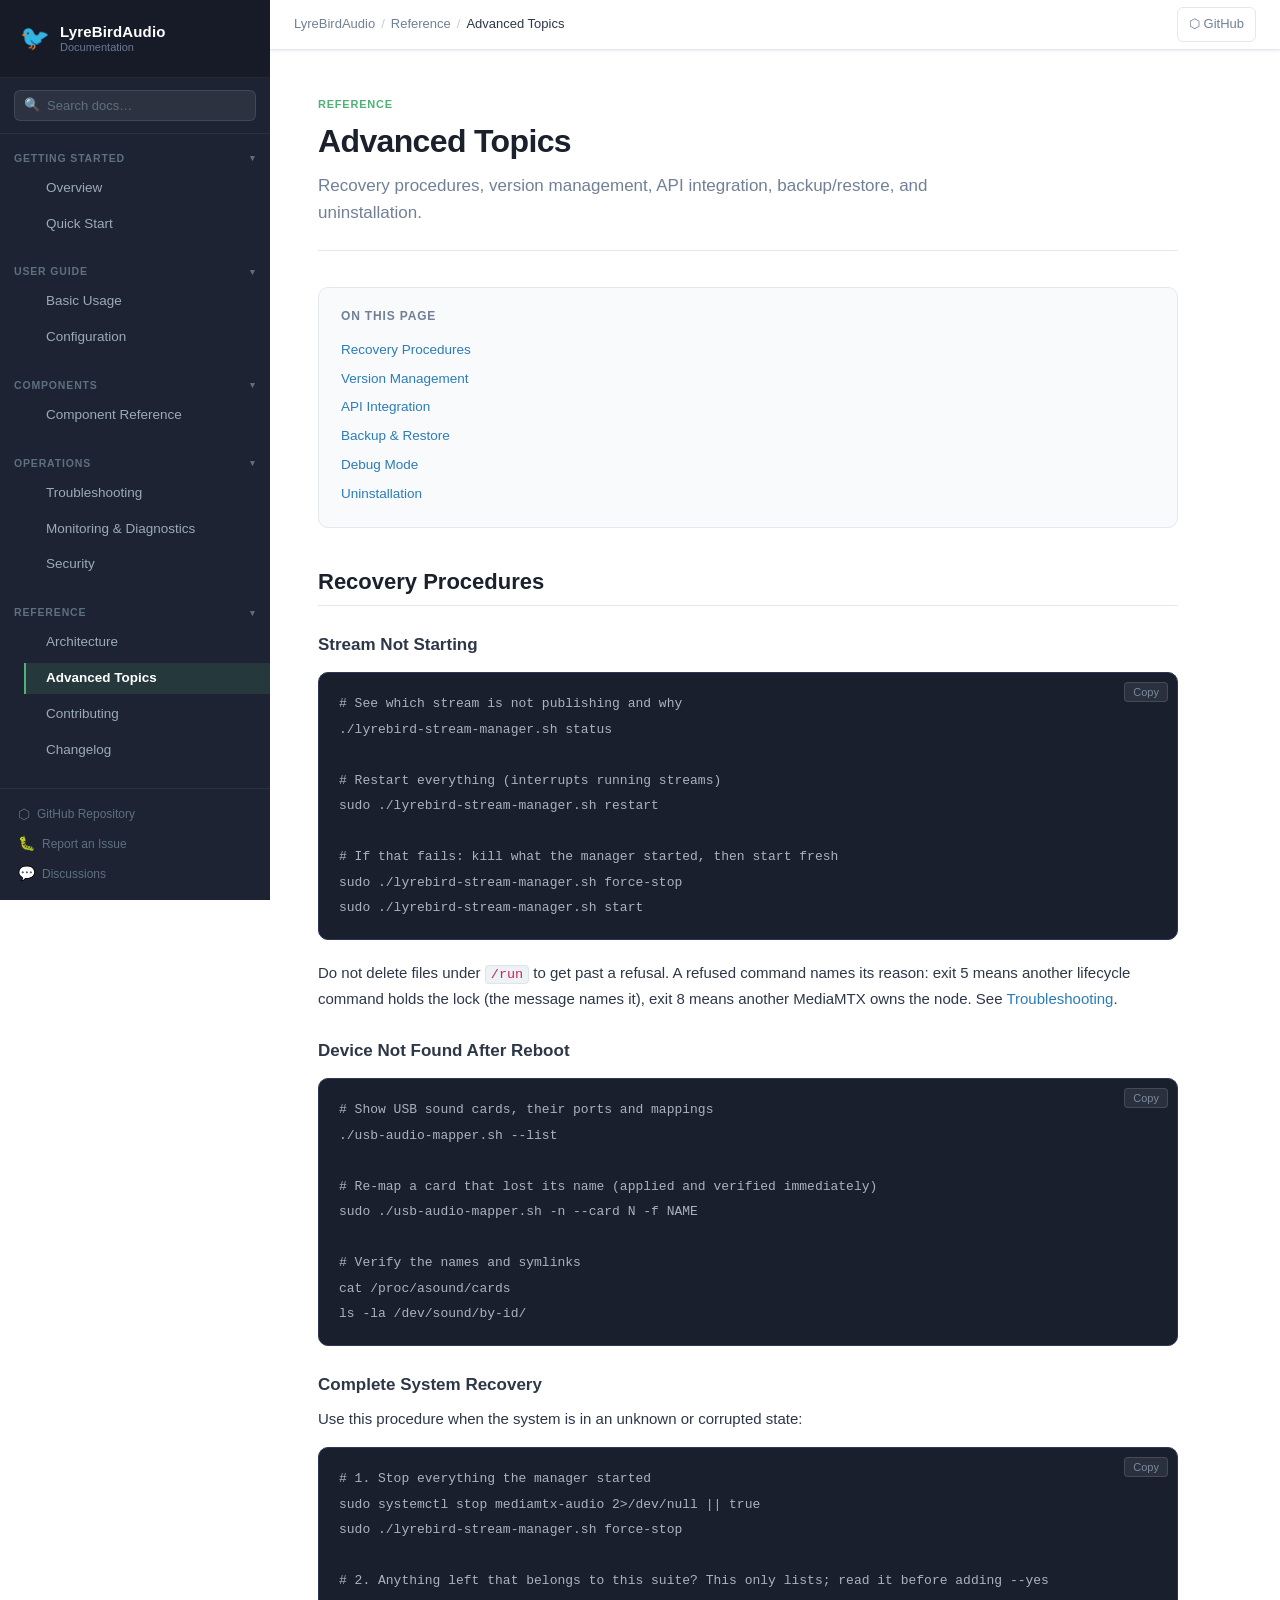
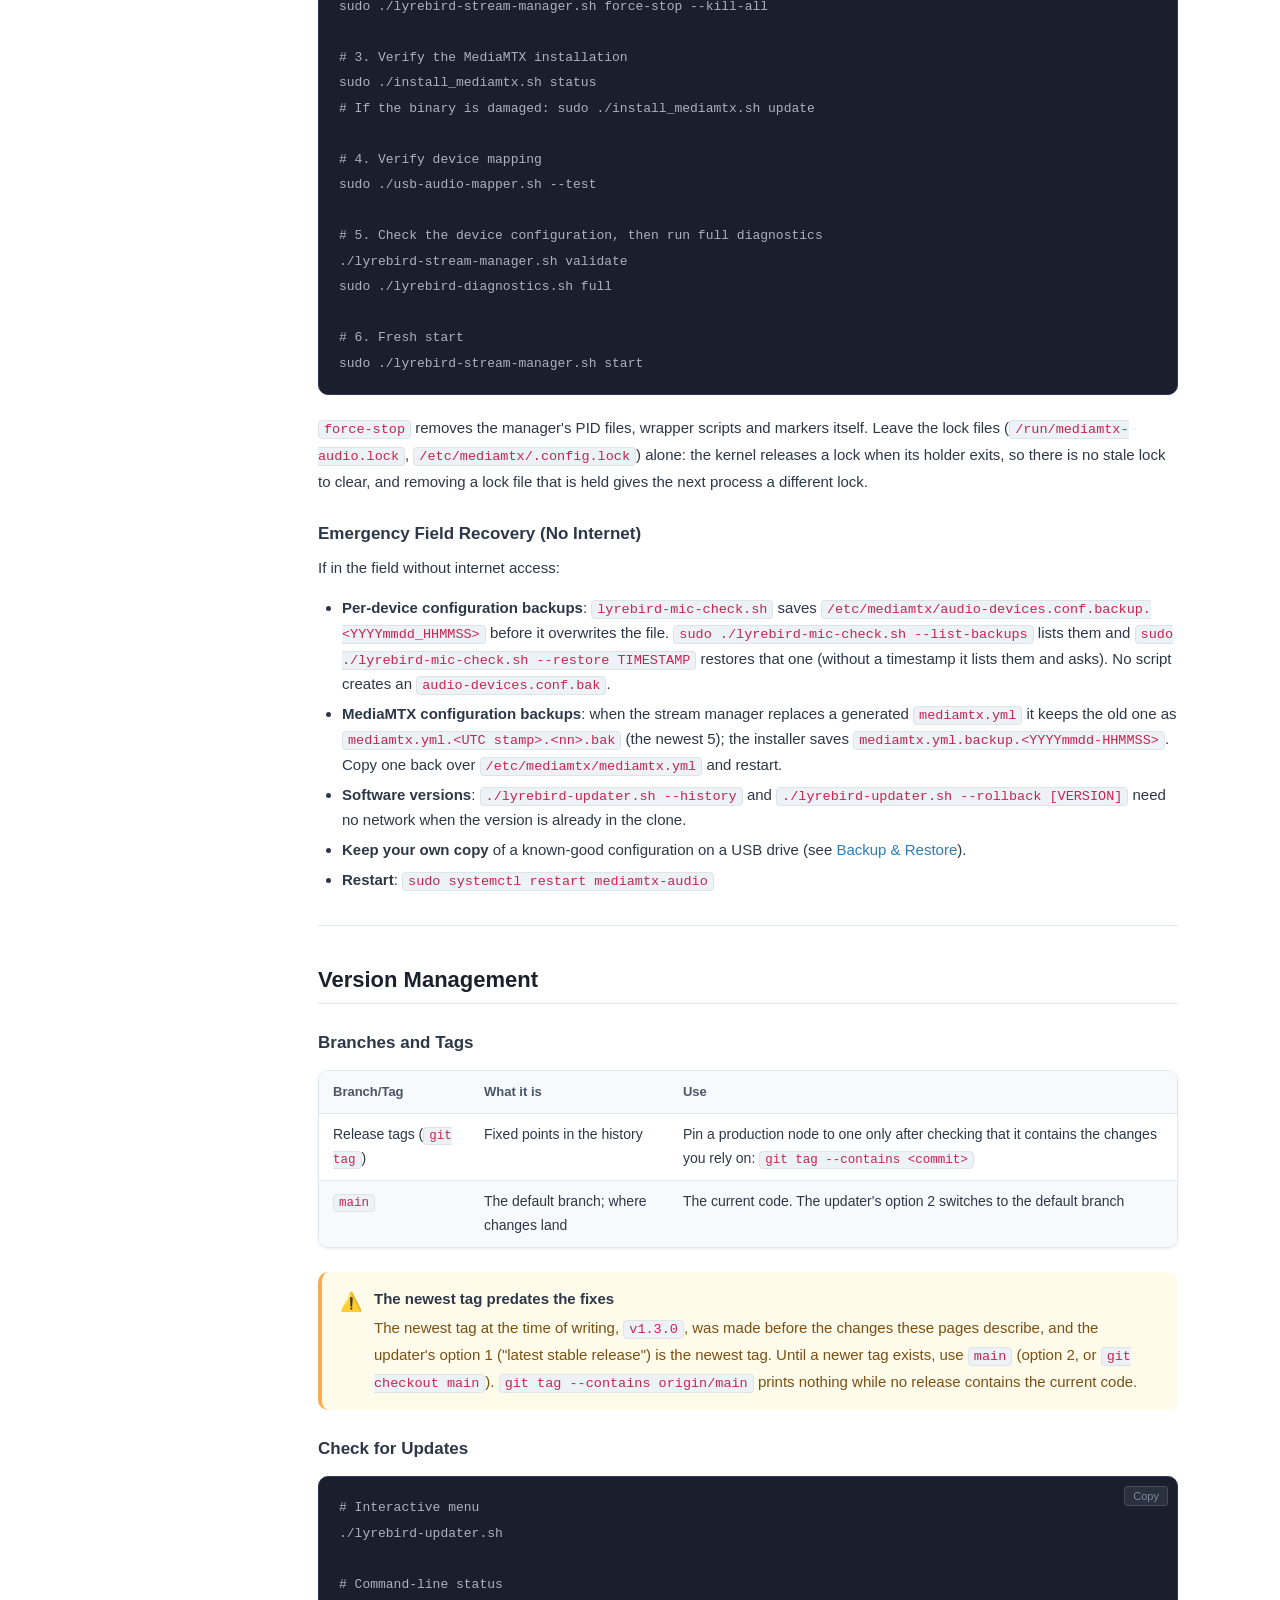
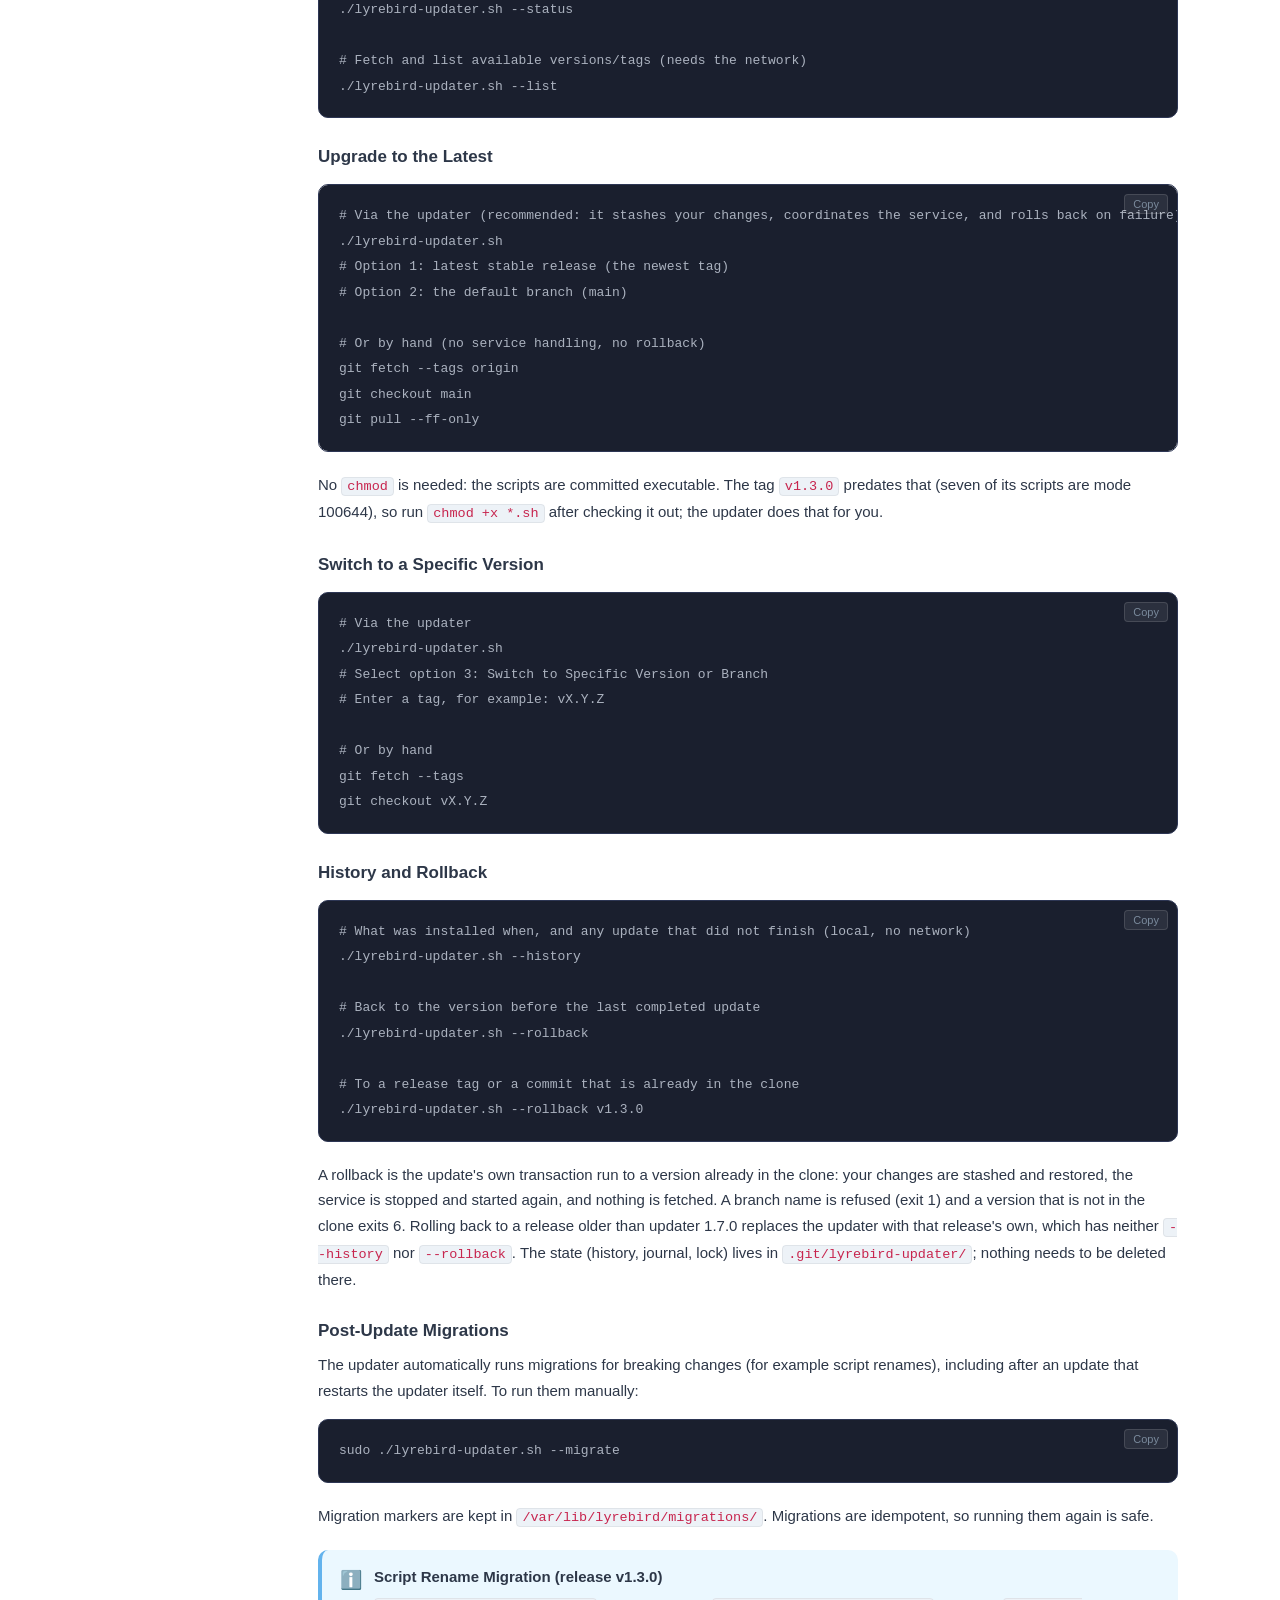
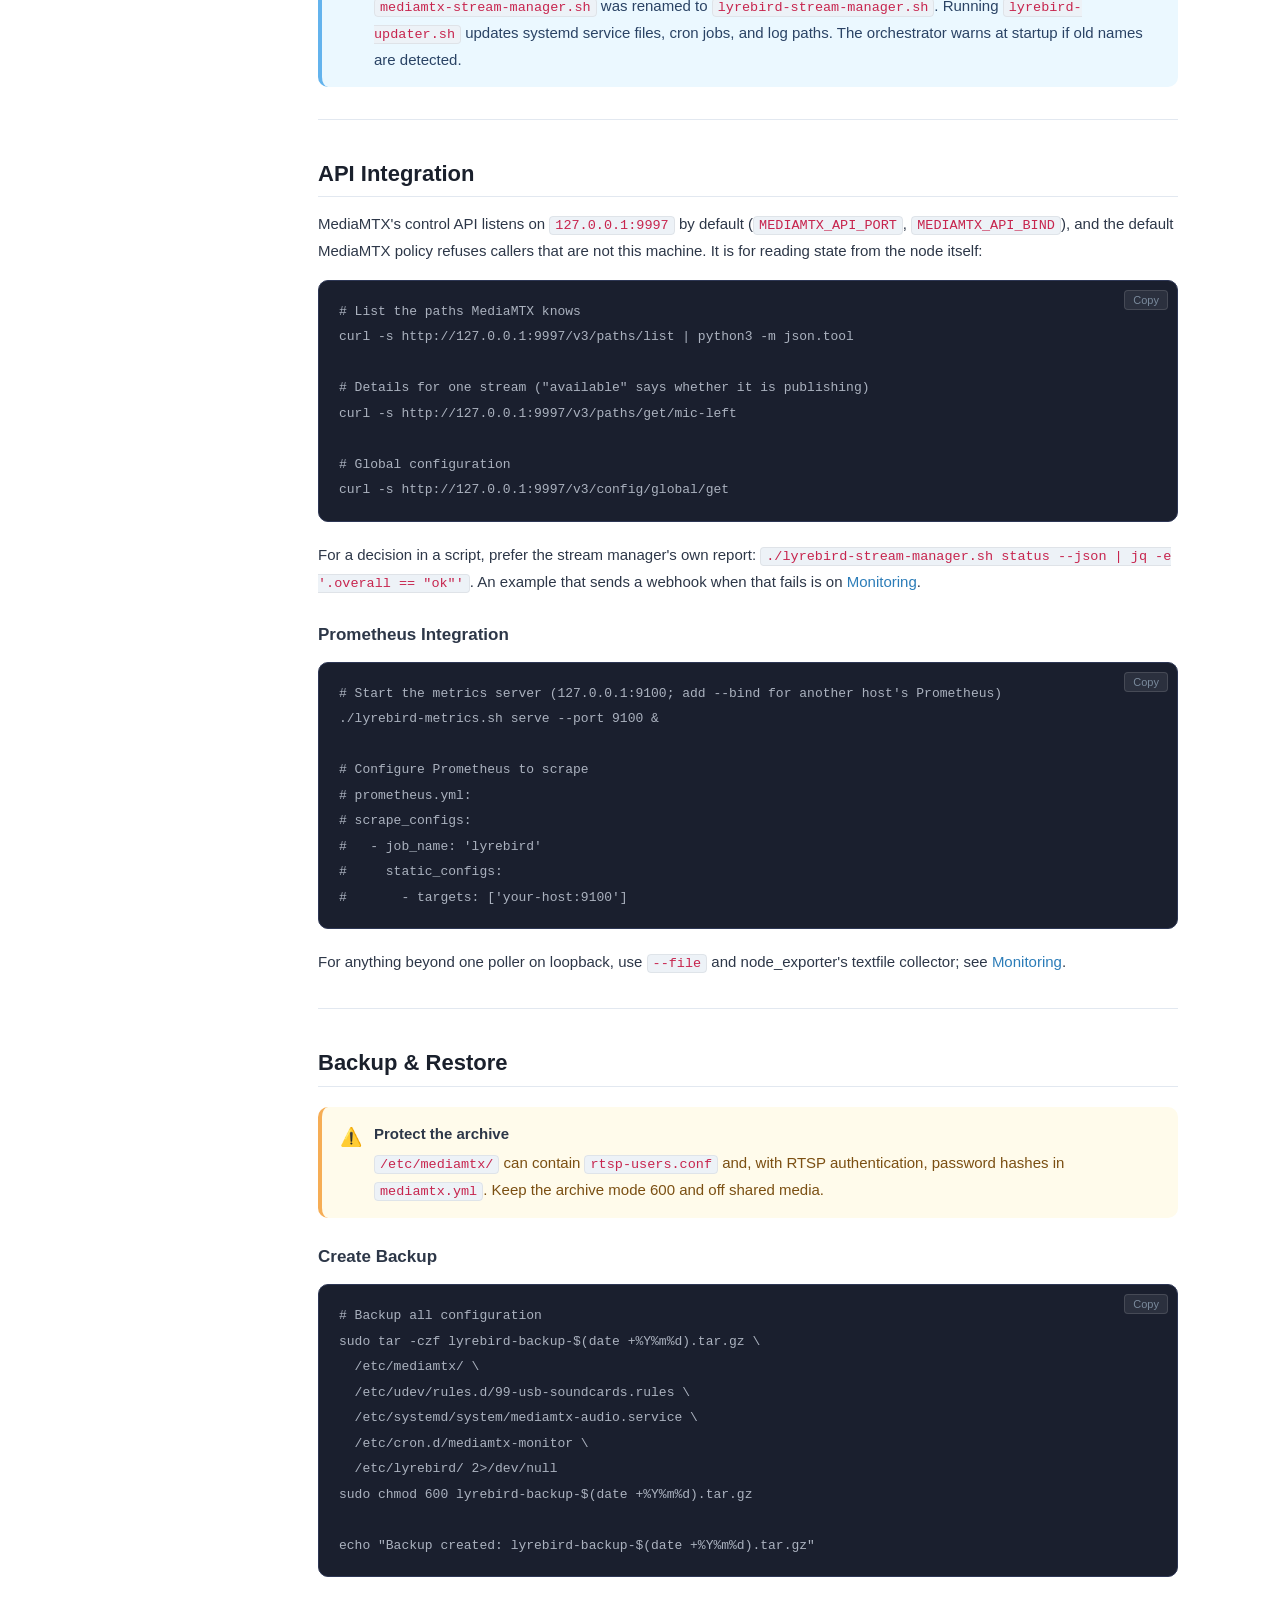
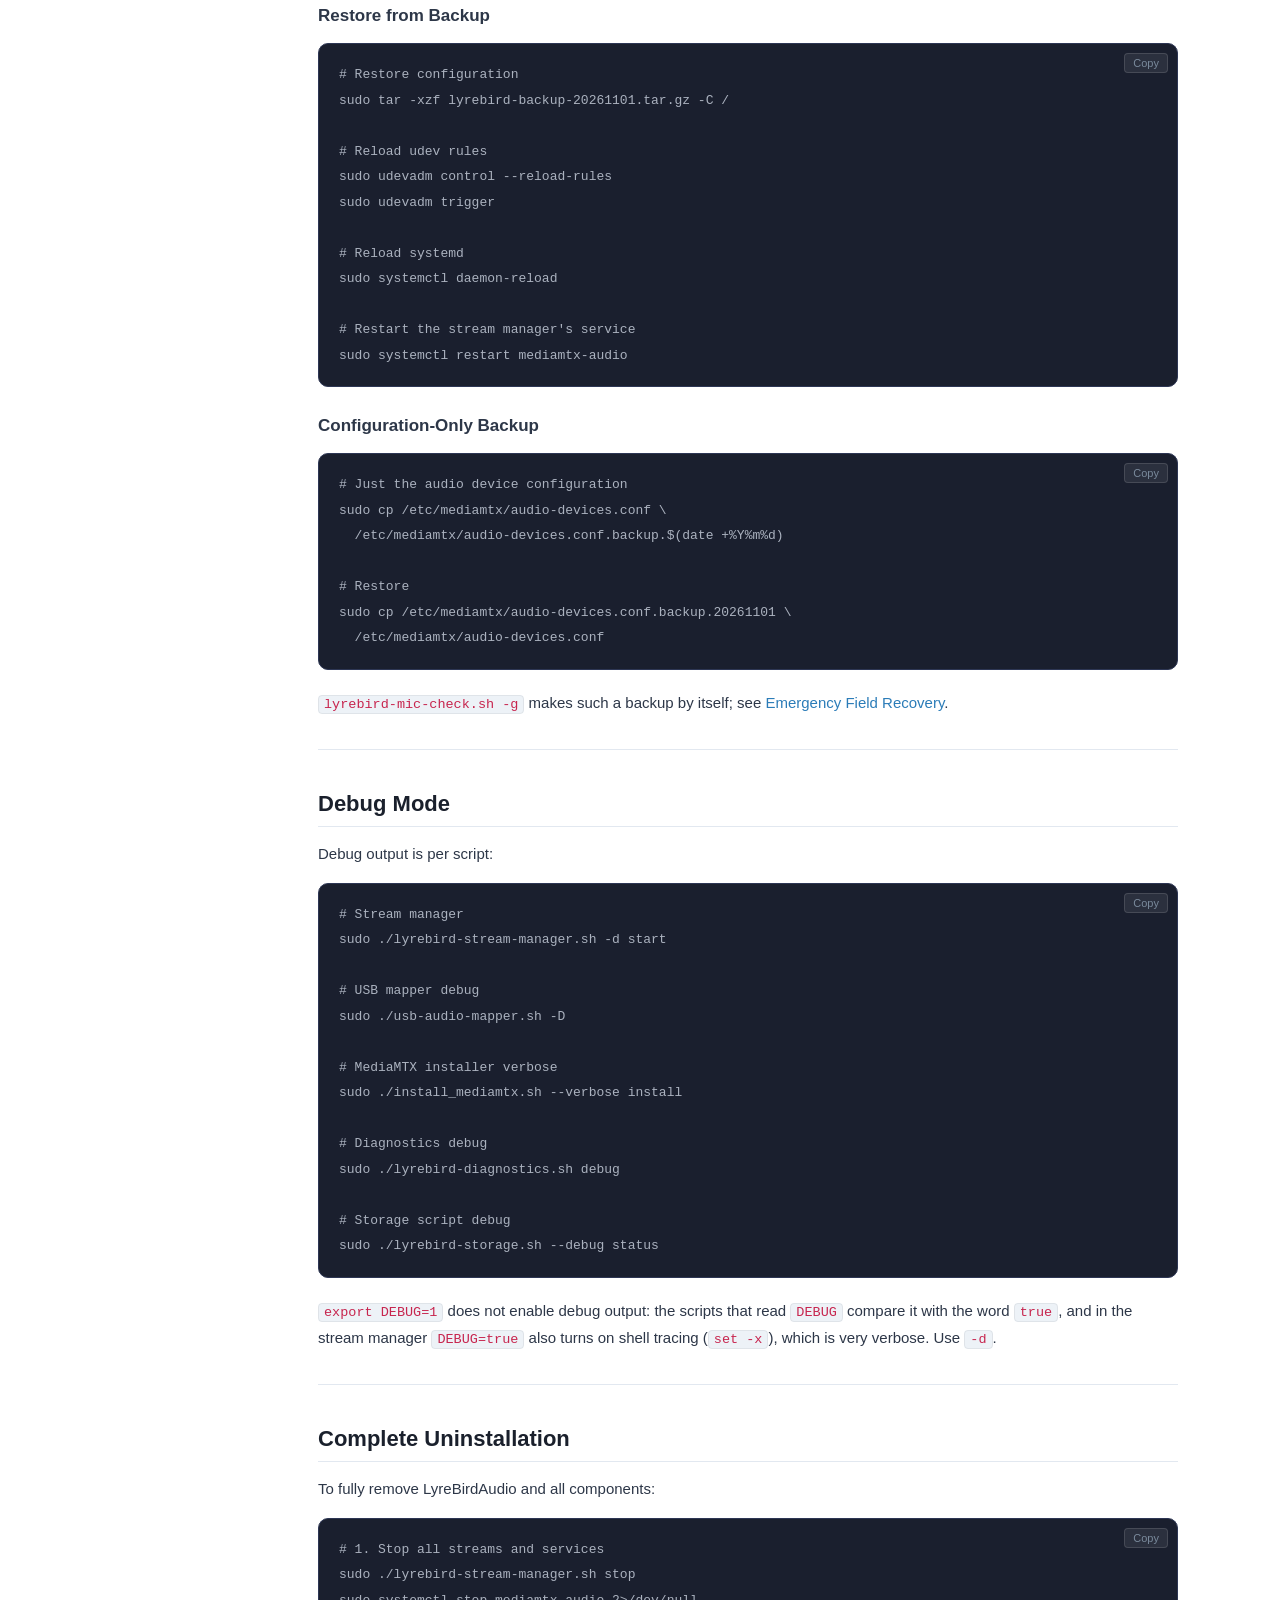
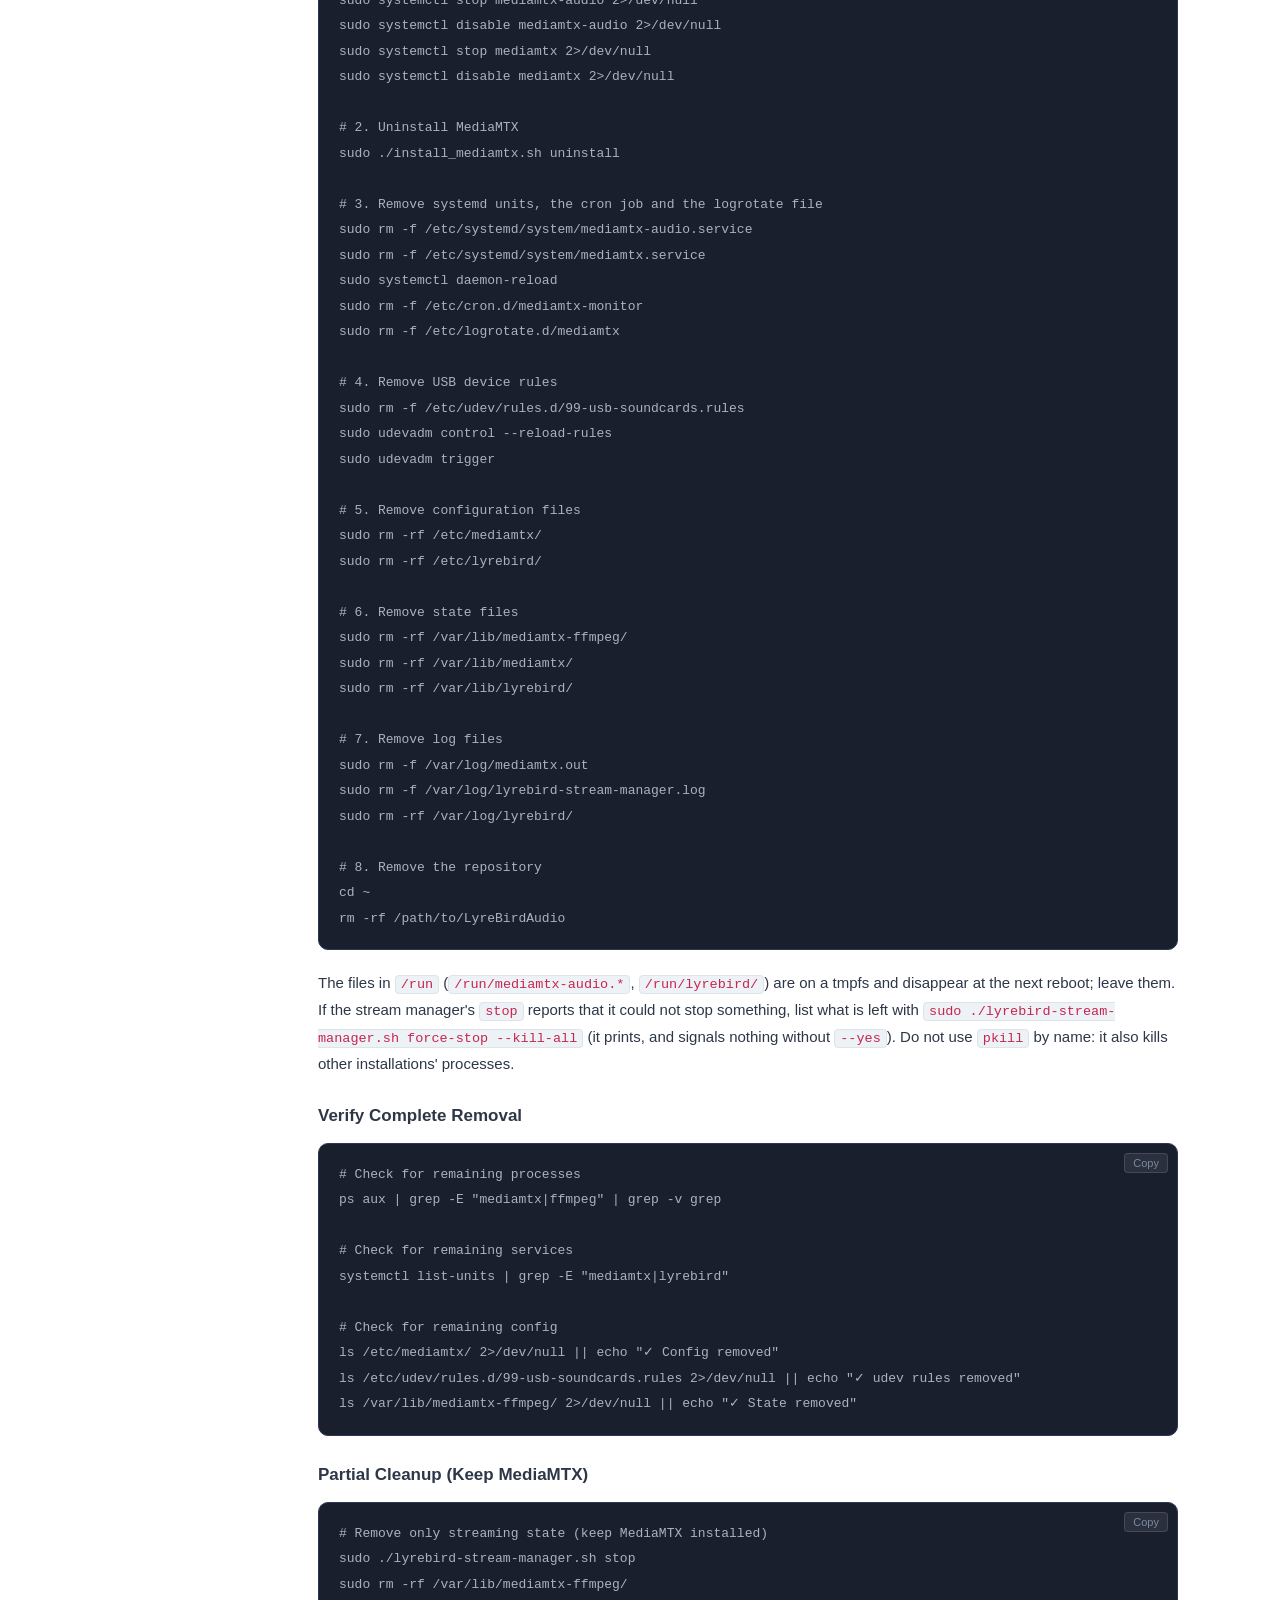
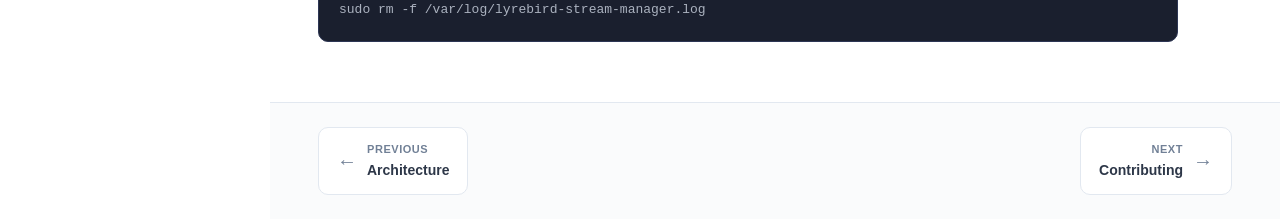
==== commit 2421ef1a: "docs: settings carried by install, log directories, exit 11, executable scripts, --version; guards r" ====
--- a/docs/advanced.html
+++ b/docs/advanced.html
@@ -93,7 +93,7 @@
     <h3>Emergency Field Recovery (No Internet)</h3>
     <p>If in the field without internet access:</p>
     <ul>
-      <li><strong>Per-device configuration backups</strong>: <code>lyrebird-mic-check.sh</code> saves <code>/etc/mediamtx/audio-devices.conf.backup.&lt;YYYYmmdd_HHMMSS&gt;</code> before it overwrites the file. <code>sudo ./lyrebird-mic-check.sh --list-backups</code> lists them and <code>sudo ./lyrebird-mic-check.sh --restore</code> restores one. No script creates an <code>audio-devices.conf.bak</code>.</li>
+      <li><strong>Per-device configuration backups</strong>: <code>lyrebird-mic-check.sh</code> saves <code>/etc/mediamtx/audio-devices.conf.backup.&lt;YYYYmmdd_HHMMSS&gt;</code> before it overwrites the file. <code>sudo ./lyrebird-mic-check.sh --list-backups</code> lists them and <code>sudo ./lyrebird-mic-check.sh --restore TIMESTAMP</code> restores that one (without a timestamp it lists them and asks). No script creates an <code>audio-devices.conf.bak</code>.</li>
       <li><strong>MediaMTX configuration backups</strong>: when the stream manager replaces a generated <code>mediamtx.yml</code> it keeps the old one as <code>mediamtx.yml.&lt;UTC stamp&gt;.&lt;nn&gt;.bak</code> (the newest 5); the installer saves <code>mediamtx.yml.backup.&lt;YYYYmmdd-HHMMSS&gt;</code>. Copy one back over <code>/etc/mediamtx/mediamtx.yml</code> and restart.</li>
       <li><strong>Software versions</strong>: <code>./lyrebird-updater.sh --history</code> and <code>./lyrebird-updater.sh --rollback [VERSION]</code> need no network when the version is already in the clone.</li>
       <li><strong>Keep your own copy</strong> of a known-good configuration on a USB drive (see <a href="#backup">Backup &amp; Restore</a>).</li>
@@ -148,8 +148,8 @@
 # Or by hand (no service handling, no rollback)
 git fetch --tags origin
 git checkout main
-git pull --ff-only
-chmod +x *.sh</code></pre>
+git pull --ff-only</code></pre>
+    <p>No <code>chmod</code> is needed: the scripts are committed executable. The tag <code>v1.3.0</code> predates that (seven of its scripts are mode 100644), so run <code>chmod +x *.sh</code> after checking it out; the updater does that for you.</p>
 
     <h3>Switch to a Specific Version</h3>
     <pre><code># Via the updater
@@ -159,8 +159,7 @@
 
 # Or by hand
 git fetch --tags
-git checkout vX.Y.Z
-chmod +x *.sh</code></pre>
+git checkout vX.Y.Z</code></pre>
 
     <h3>History and Rollback</h3>
     <pre><code># What was installed when, and any update that did not finish (local, no network)
